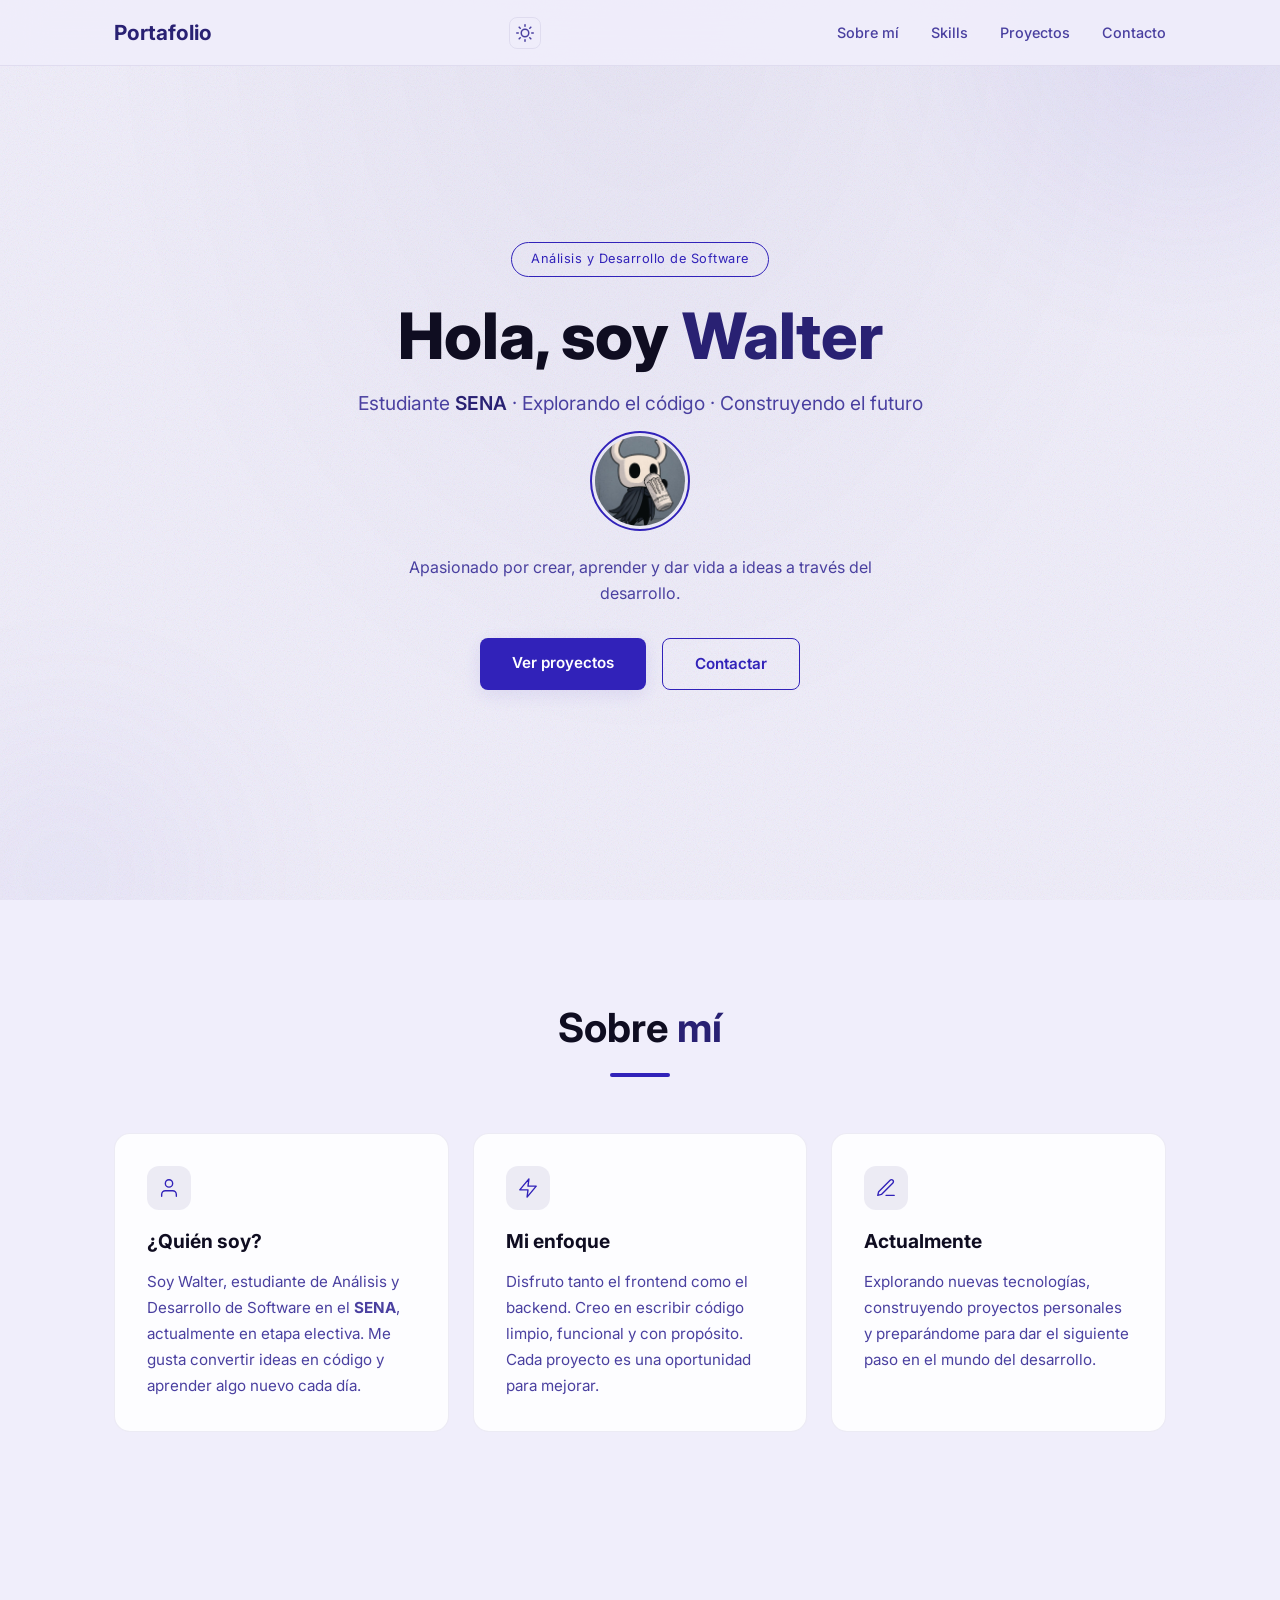
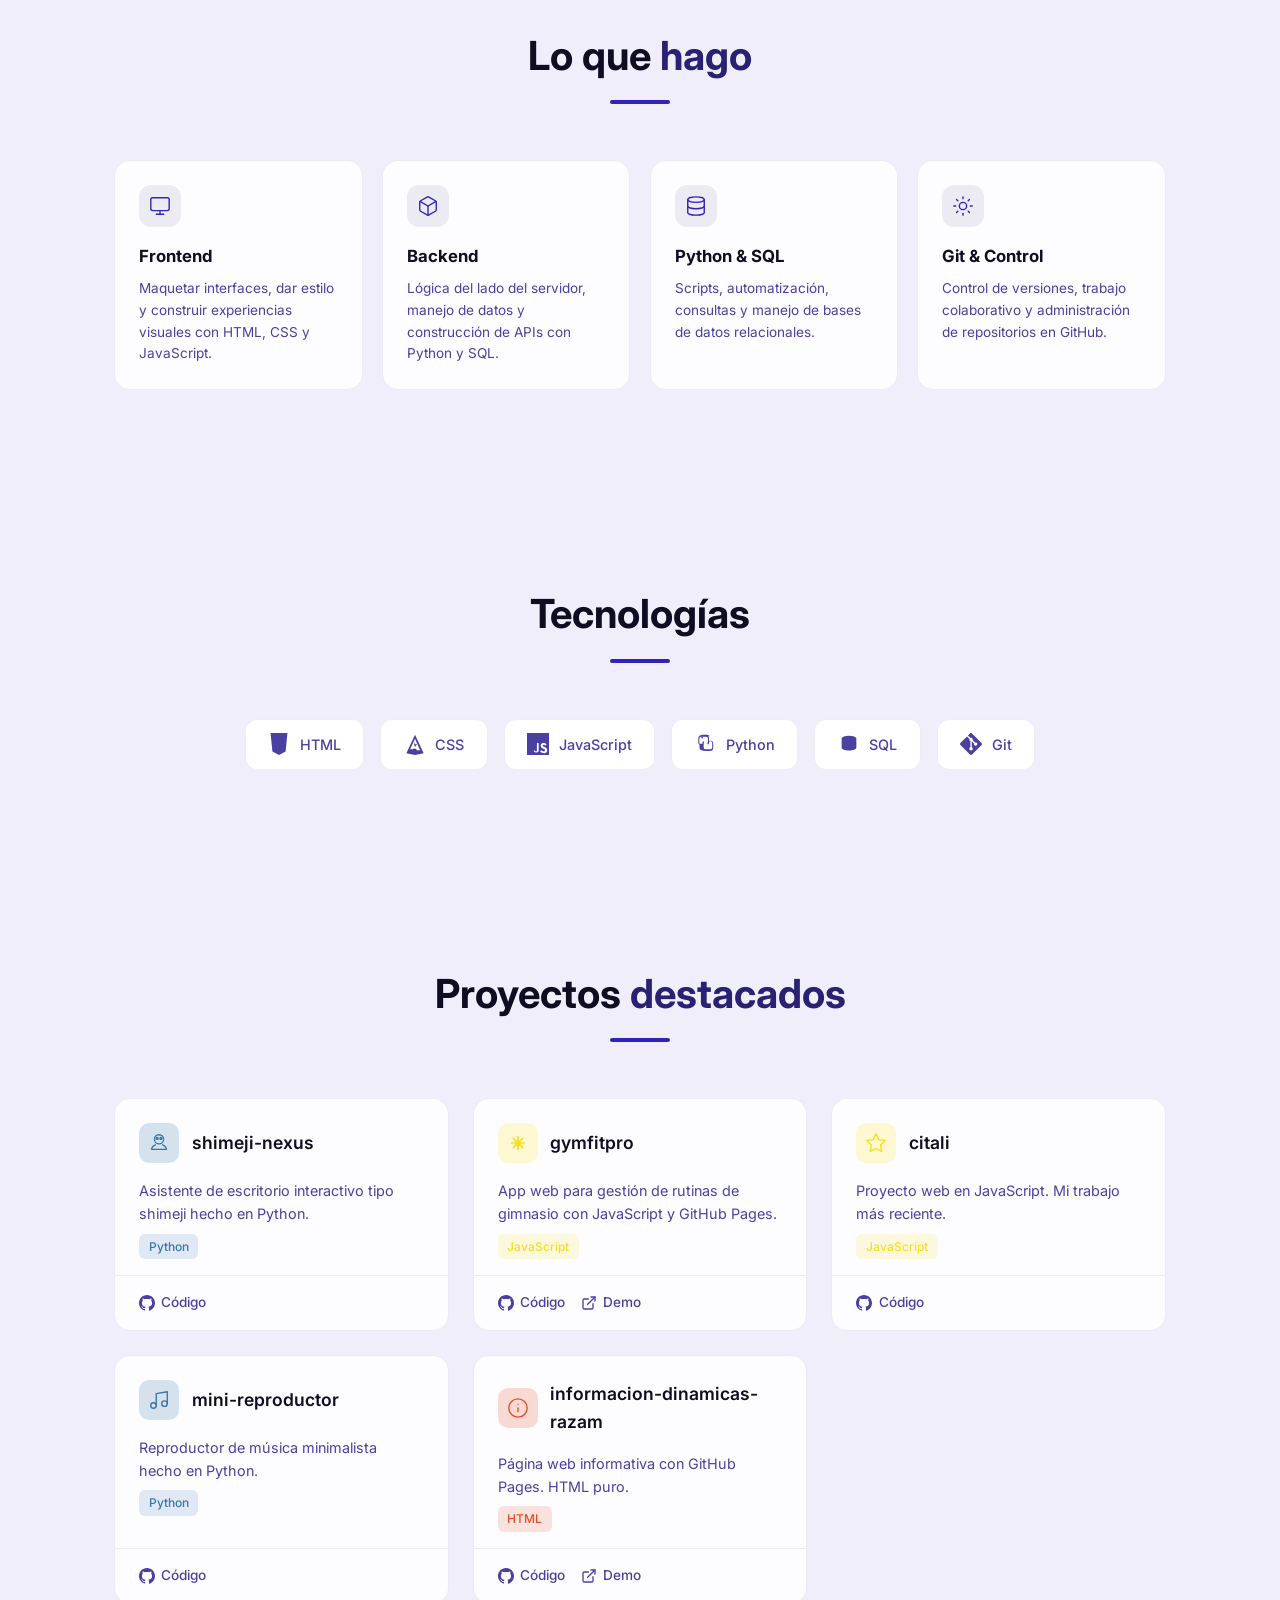
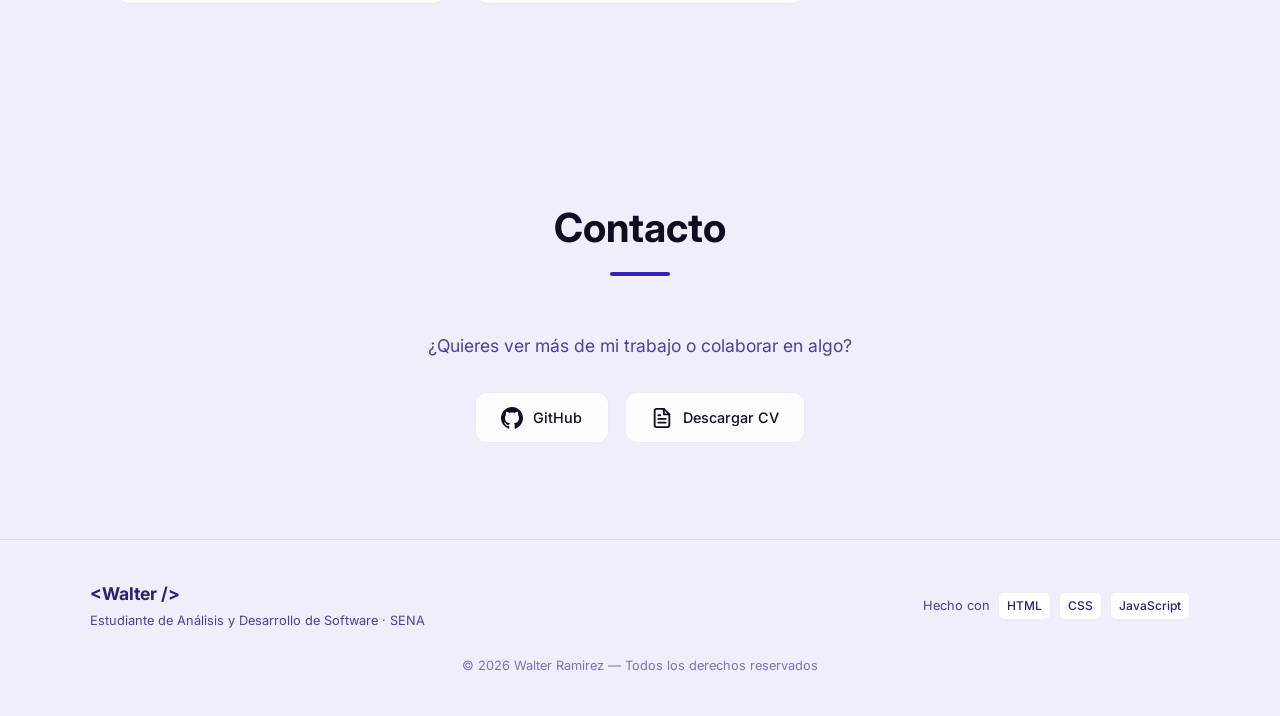
==== index.html @ 3121a951 "Portafolio personal v1" ====
<!DOCTYPE html>
<html lang="es">
<head>
  <meta charset="UTF-8">
  <meta name="viewport" content="width=device-width, initial-scale=1.0">
  <title>Walter | Portafolio</title>
  <link rel="icon" type="image/svg+xml" href="favicon.svg">
  <link rel="stylesheet" href="styles.css">
  <link rel="preconnect" href="https://fonts.googleapis.com">
  <link href="https://fonts.googleapis.com/css2?family=Inter:wght@300;400;500;600;700;800&family=Noto+Sans+JP:wght@400;500;700&display=swap" rel="stylesheet">
</head>
<body>
  <div class="particles" id="particles"></div>

  <nav class="navbar">
    <div class="nav-content">
      <a href="#" class="nav-logo">Portafolio</a>
      <button class="theme-toggle" id="themeToggle" aria-label="Cambiar tema">
        <svg class="theme-icon sun" viewBox="0 0 24 24" fill="none" stroke="currentColor" stroke-width="2" stroke-linecap="round" stroke-linejoin="round"><circle cx="12" cy="12" r="5"/><line x1="12" y1="1" x2="12" y2="3"/><line x1="12" y1="21" x2="12" y2="23"/><line x1="4.22" y1="4.22" x2="5.64" y2="5.64"/><line x1="18.36" y1="18.36" x2="19.78" y2="19.78"/><line x1="1" y1="12" x2="3" y2="12"/><line x1="21" y1="12" x2="23" y2="12"/><line x1="4.22" y1="19.78" x2="5.64" y2="18.36"/><line x1="18.36" y1="5.64" x2="19.78" y2="4.22"/></svg>
        <svg class="theme-icon moon" viewBox="0 0 24 24" fill="none" stroke="currentColor" stroke-width="2" stroke-linecap="round" stroke-linejoin="round"><path d="M21 12.79A9 9 0 1 1 11.21 3 7 7 0 0 0 21 12.79z"/></svg>
      </button>
      <ul class="nav-links">
        <li><a href="#about">Sobre mí</a></li>
        <li><a href="#skills">Skills</a></li>
        <li><a href="#projects">Proyectos</a></li>
        <li><a href="#contact">Contacto</a></li>
      </ul>
      <button class="nav-toggle" id="navToggle" aria-label="Menú">
        <span></span><span></span><span></span>
      </button>
    </div>
  </nav>

  <section class="hero" id="hero">
    <div class="hero-content">
      <div class="hero-badge">Análisis y Desarrollo de Software</div>
      <h1 class="hero-title">
        Hola, soy <span class="gradient-text">Walter</span>
      </h1>
      <p class="hero-subtitle">
        Estudiante <span class="highlight">SENA</span> · Explorando el código ·
        Construyendo el futuro
      </p>
      <div class="hero-avatar">
        <div class="avatar-frame">
          <img src="avatar.jpg" alt="Walter" class="avatar-img">
        </div>
      </div>
      <p class="hero-desc">
        Apasionado por crear, aprender y dar vida a ideas a través del desarrollo.
      </p>
      <div class="hero-actions">
        <a href="#projects" class="btn btn-primary">Ver proyectos</a>
        <a href="#contact" class="btn btn-outline">Contactar</a>
      </div>
    </div>
    <div class="hero-decoration">
      <div class="floating-shape shape-1"></div>
      <div class="floating-shape shape-2"></div>
      <div class="floating-shape shape-3"></div>
    </div>
  </section>

  <section class="about section" id="about">
    <div class="container">
      <h2 class="section-title">Sobre <span class="gradient-text">mí</span></h2>
      <div class="about-grid">
        <div class="about-card">
          <div class="about-icon">
            <svg viewBox="0 0 24 24" fill="none" stroke="currentColor" stroke-width="1.5" stroke-linecap="round" stroke-linejoin="round"><path d="M20 21v-2a4 4 0 0 0-4-4H8a4 4 0 0 0-4 4v2"/><circle cx="12" cy="7" r="4"/></svg>
          </div>
          <h3>¿Quién soy?</h3>
          <p>
            Soy Walter, estudiante de Análisis y Desarrollo de Software en el
            <strong>SENA</strong>, actualmente en etapa electiva. Me gusta
            convertir ideas en código y aprender algo nuevo cada día.
          </p>
        </div>
        <div class="about-card">
          <div class="about-icon">
            <svg viewBox="0 0 24 24" fill="none" stroke="currentColor" stroke-width="1.5" stroke-linecap="round" stroke-linejoin="round"><polygon points="13 2 3 14 12 14 11 22 21 10 12 10 13 2"/></svg>
          </div>
          <h3>Mi enfoque</h3>
          <p>
            Disfruto tanto el frontend como el backend. Creo en escribir código
            limpio, funcional y con propósito. Cada proyecto es una oportunidad
            para mejorar.
          </p>
        </div>
        <div class="about-card">
          <div class="about-icon">
            <svg viewBox="0 0 24 24" fill="none" stroke="currentColor" stroke-width="1.5" stroke-linecap="round" stroke-linejoin="round"><path d="M12 20h9"/><path d="M16.5 3.5a2.121 2.121 0 0 1 3 3L7 19l-4 1 1-4L16.5 3.5z"/></svg>
          </div>
          <h3>Actualmente</h3>
          <p>
            Explorando nuevas tecnologías, construyendo proyectos personales y
            preparándome para dar el siguiente paso en el mundo del desarrollo.
          </p>
        </div>
      </div>
    </div>
  </section>

  <section class="focus section" id="focus">
    <div class="container">
      <h2 class="section-title">Lo que <span class="gradient-text">hago</span></h2>
      <div class="focus-grid">
        <div class="focus-card">
          <div class="focus-icon">
            <svg viewBox="0 0 24 24" fill="none" stroke="currentColor" stroke-width="1.5" stroke-linecap="round" stroke-linejoin="round"><rect x="2" y="3" width="20" height="14" rx="2"/><line x1="8" y1="21" x2="16" y2="21"/><line x1="12" y1="17" x2="12" y2="21"/></svg>
          </div>
          <h3>Frontend</h3>
          <p>Maquetar interfaces, dar estilo y construir experiencias visuales con HTML, CSS y JavaScript.</p>
        </div>
        <div class="focus-card">
          <div class="focus-icon">
            <svg viewBox="0 0 24 24" fill="none" stroke="currentColor" stroke-width="1.5" stroke-linecap="round" stroke-linejoin="round"><path d="M21 16V8a2 2 0 0 0-1-1.73l-7-4a2 2 0 0 0-2 0l-7 4A2 2 0 0 0 3 8v8a2 2 0 0 0 1 1.73l7 4a2 2 0 0 0 2 0l7-4A2 2 0 0 0 21 16z"/><polyline points="3.27 6.96 12 12.01 20.73 6.96"/><line x1="12" y1="22.08" x2="12" y2="12"/></svg>
          </div>
          <h3>Backend</h3>
          <p>Lógica del lado del servidor, manejo de datos y construcción de APIs con Python y SQL.</p>
        </div>
        <div class="focus-card">
          <div class="focus-icon">
            <svg viewBox="0 0 24 24" fill="none" stroke="currentColor" stroke-width="1.5" stroke-linecap="round" stroke-linejoin="round"><ellipse cx="12" cy="5" rx="9" ry="3"/><path d="M21 12c0 1.66-4 3-9 3s-9-1.34-9-3"/><path d="M3 5v14c0 1.66 4 3 9 3s9-1.34 9-3V5"/></svg>
          </div>
          <h3>Python & SQL</h3>
          <p>Scripts, automatización, consultas y manejo de bases de datos relacionales.</p>
        </div>
        <div class="focus-card">
          <div class="focus-icon">
            <svg viewBox="0 0 24 24" fill="none" stroke="currentColor" stroke-width="1.5" stroke-linecap="round" stroke-linejoin="round"><circle cx="12" cy="12" r="4"/><path d="M12 2v2"/><path d="M12 20v2"/><path d="M4.93 4.93l1.41 1.41"/><path d="M17.66 17.66l1.41 1.41"/><path d="M2 12h2"/><path d="M20 12h2"/><path d="M6.34 17.66l-1.41 1.41"/><path d="M19.07 4.93l-1.41 1.41"/></svg>
          </div>
          <h3>Git & Control</h3>
          <p>Control de versiones, trabajo colaborativo y administración de repositorios en GitHub.</p>
        </div>
      </div>
    </div>
  </section>



  <section class="skills section" id="skills">
    <div class="container">
      <h2 class="section-title">Tecnologías</h2>
      <div class="skills-grid" id="skillsGrid"></div>
    </div>
  </section>

  <section class="projects section" id="projects">
    <div class="container">
      <h2 class="section-title">Proyectos <span class="gradient-text">destacados</span></h2>
      <div class="projects-grid" id="projectsGrid"></div>
    </div>
  </section>

  <section class="contact section" id="contact">
    <div class="container">
      <h2 class="section-title">Contacto</h2>
      <div class="contact-content">
        <p class="contact-text">
          ¿Quieres ver más de mi trabajo o colaborar en algo?
        </p>
        <div class="contact-links">
          <a href="https://github.com/torquitos" target="_blank" rel="noopener" class="contact-link">
            <svg class="contact-icon" viewBox="0 0 24 24" fill="currentColor">
              <path d="M12 0C5.37 0 0 5.37 0 12c0 5.3 3.438 9.8 8.205 11.385.6.113.82-.258.82-.577 0-.285-.01-1.04-.015-2.04-3.338.724-4.042-1.61-4.042-1.61C4.422 18.07 3.633 17.7 3.633 17.7c-1.087-.744.084-.729.084-.729 1.205.084 1.838 1.236 1.838 1.236 1.07 1.835 2.809 1.305 3.495.998.108-.776.417-1.305.76-1.605-2.665-.3-5.466-1.332-5.466-5.93 0-1.31.465-2.38 1.235-3.22-.135-.303-.54-1.523.105-3.176 0 0 1.005-.322 3.3 1.23.96-.267 1.98-.399 3-.405 1.02.006 2.04.138 3 .405 2.28-1.552 3.285-1.23 3.285-1.23.645 1.653.24 2.873.12 3.176.765.84 1.23 1.91 1.23 3.22 0 4.61-2.805 5.625-5.475 5.92.42.36.81 1.096.81 2.22 0 1.606-.015 2.896-.015 3.286 0 .315.21.69.825.57C20.565 21.795 24 17.295 24 12 24 5.37 18.63 0 12 0z"/>
            </svg>
            <span>GitHub</span>
          </a>
          <a href="cv.pdf" download class="contact-link">
            <svg class="contact-icon" viewBox="0 0 24 24" fill="none" stroke="currentColor" stroke-width="2" stroke-linecap="round" stroke-linejoin="round">
              <path d="M14 2H6a2 2 0 0 0-2 2v16a2 2 0 0 0 2 2h12a2 2 0 0 0 2-2V8z"/>
              <polyline points="14 2 14 8 20 8"/>
              <line x1="16" y1="13" x2="8" y2="13"/>
              <line x1="16" y1="17" x2="8" y2="17"/>
              <polyline points="10 9 9 9 8 9"/>
            </svg>
            <span>Descargar CV</span>
          </a>
        </div>
      </div>
    </div>
  </section>

  <button class="scroll-top" id="scrollTop" aria-label="Volver arriba">
    <svg viewBox="0 0 24 24" fill="none" stroke="currentColor" stroke-width="2.5" stroke-linecap="round" stroke-linejoin="round">
      <polyline points="18 15 12 9 6 15"/>
    </svg>
  </button>

  <footer class="footer">
    <div class="footer-content">
      <div class="footer-info">
        <span class="footer-logo">&lt;Walter /&gt;</span>
        <p class="footer-desc">Estudiante de Análisis y Desarrollo de Software · SENA</p>
      </div>
      <div class="footer-tech">
        <span>Hecho con</span>
        <span class="footer-badge">HTML</span>
        <span class="footer-badge">CSS</span>
        <span class="footer-badge">JavaScript</span>
      </div>
    </div>
    <p class="footer-copy">&copy; 2026 Walter Ramirez — Todos los derechos reservados</p>
  </footer>

  <script src="script.js"></script>
</body>
</html>
---- styles.css ----
:root {
  --bg-primary: #030307;
  --bg-secondary: #0a0a1a;
  --bg-card: rgba(10, 10, 26, 0.7);
  --text-primary: #eeedf8;
  --text-secondary: #a19ae5;
  --primary: #a19ae5;
  --secondary: #251a89;
  --accent: #5646e7;
  --purple-glow: rgba(86, 70, 231, 0.25);
  --border-color: rgba(161, 154, 229, 0.12);
  --font-main: 'Inter', sans-serif;
  --font-jp: 'Noto Sans JP', sans-serif;
}

[data-theme="light"] {
  --bg-primary: #f0eefb;
  --bg-secondary: #e6e2f7;
  --bg-card: rgba(255, 255, 255, 0.85);
  --text-primary: #0f0d21;
  --text-secondary: #4a40a0;
  --primary: #292173;
  --secondary: #8076e0;
  --accent: #3122b9;
  --purple-glow: rgba(49, 34, 185, 0.1);
  --border-color: rgba(41, 33, 115, 0.08);
}

[data-theme="light"] .btn-primary {
  color: #fff;
}

[data-theme="light"] .hero-badge {
  border-color: var(--accent);
  color: var(--accent);
}

[data-theme="light"] .skill-item {
  background: #fff;
}

[data-theme="light"] .navbar {
  background: rgba(240, 238, 251, 0.9);
}

[data-theme="light"] .particle {
  background: var(--accent);
}

[data-theme="light"] .btn-outline {
  border-color: var(--accent);
  color: var(--accent);
}

[data-theme="light"] .btn-outline:hover {
  background: rgba(49, 34, 185, 0.06);
}

[data-theme="light"] .footer {
  border-top-color: var(--border-color);
}

[data-theme="light"] .footer-badge {
  background: #fff;
  border-color: var(--border-color);
  color: var(--primary);
}

[data-theme="light"] .about-icon,
[data-theme="light"] .focus-icon {
  background: rgba(41, 33, 115, 0.08);
}

[data-theme="light"] .about-icon svg,
[data-theme="light"] .focus-icon svg {
  color: var(--accent);
}

[data-theme="light"] body::before {
  opacity: 0.15;
  mix-blend-mode: normal;
}

[data-theme="light"] .hero-decoration .floating-shape {
  opacity: 0.08;
}

[data-theme="light"] .hero {
  background: radial-gradient(ellipse at 50% 0%, rgba(41, 33, 115, 0.04) 0%, transparent 60%);
}

* {
  margin: 0;
  padding: 0;
  box-sizing: border-box;
}

html {
  scroll-behavior: smooth;
}

body {
  font-family: var(--font-main);
  background: var(--bg-primary);
  color: var(--text-primary);
  line-height: 1.6;
  overflow-x: hidden;
}

body::before {
  content: '';
  position: fixed;
  inset: 0;
  opacity: 0.35;
  background-image: url("data:image/svg+xml,%3Csvg viewBox='0 0 256 256' xmlns='http://www.w3.org/2000/svg'%3E%3Cfilter id='n'%3E%3CfeTurbulence type='fractalNoise' baseFrequency='0.85' numOctaves='4' stitchTiles='stitch'/%3E%3C/filter%3E%3Crect width='100%25' height='100%25' filter='url(%23n)'/%3E%3C/svg%3E");
  background-repeat: repeat;
  background-size: 200px 200px;
  pointer-events: none;
  z-index: 0;
  mix-blend-mode: overlay;
}

::selection {
  background: var(--primary);
  color: #fff;
}

.container {
  max-width: 1100px;
  margin: 0 auto;
  padding: 0 1.5rem;
}

.section {
  padding: 6rem 0;
  position: relative;
}

.section-title {
  font-size: 2.5rem;
  font-weight: 700;
  text-align: center;
  margin-bottom: 3.5rem;
  position: relative;
}

.section-title::after {
  content: '';
  display: block;
  width: 60px;
  height: 4px;
  background: var(--accent);
  border-radius: 2px;
  margin: 0.8rem auto 0;
}

.gradient-text {
  color: var(--primary);
}

.highlight {
  color: var(--primary);
  font-weight: 600;
}

/* Particles */
.particles {
  position: fixed;
  top: 0;
  left: 0;
  width: 100%;
  height: 100%;
  pointer-events: none;
  z-index: 0;
  overflow: hidden;
}

.particle {
  position: absolute;
  width: 4px;
  height: 4px;
  background: var(--primary);
  border-radius: 50%;
  opacity: 0;
  animation: floatParticle linear infinite;
}

@keyframes floatParticle {
  0% { transform: translateY(100vh) scale(0); opacity: 0; }
  10% { opacity: 0.6; }
  90% { opacity: 0.6; }
  100% { transform: translateY(-10vh) scale(1); opacity: 0; }
}

/* Navbar */
.navbar {
  position: fixed;
  top: 0;
  left: 0;
  right: 0;
  z-index: 1000;
  background: rgba(10, 10, 26, 0.85);
  backdrop-filter: blur(20px);
  border-bottom: 1px solid var(--border-color);
  transition: transform 0.3s;
}

.navbar.hidden {
  transform: translateY(-100%);
}

.nav-content {
  max-width: 1100px;
  margin: 0 auto;
  padding: 1rem 1.5rem;
  display: flex;
  justify-content: space-between;
  align-items: center;
}

.nav-logo {
  font-size: 1.3rem;
  font-weight: 700;
  color: var(--primary);
  text-decoration: none;
}

.nav-links {
  display: flex;
  list-style: none;
  gap: 2rem;
}

.nav-links a {
  color: var(--text-secondary);
  text-decoration: none;
  font-size: 0.9rem;
  font-weight: 500;
  transition: color 0.3s;
  position: relative;
}

.nav-links a::after {
  content: '';
  position: absolute;
  bottom: -4px;
  left: 0;
  width: 0;
  height: 2px;
  background: var(--primary);
  transition: width 0.3s;
}

.nav-links a:hover {
  color: var(--text-primary);
}

.nav-links a:hover::after {
  width: 100%;
}

.theme-toggle {
  background: none;
  border: 1px solid var(--border-color);
  border-radius: 8px;
  padding: 6px;
  cursor: pointer;
  display: flex;
  align-items: center;
  justify-content: center;
  color: var(--text-secondary);
  transition: all 0.3s;
}

.theme-toggle:hover {
  color: var(--primary);
  border-color: var(--primary);
}

.theme-icon {
  width: 18px;
  height: 18px;
}

.theme-icon.sun {
  display: none;
}

[data-theme="light"] .theme-icon.sun {
  display: block;
}

[data-theme="light"] .theme-icon.moon {
  display: none;
}

.nav-toggle {
  display: none;
  background: none;
  border: none;
  cursor: pointer;
  padding: 4px;
}

.nav-toggle span {
  display: block;
  width: 24px;
  height: 2px;
  background: var(--text-primary);
  margin: 5px 0;
  transition: 0.3s;
  border-radius: 2px;
}

/* Hero */
.hero {
  min-height: 100vh;
  display: flex;
  align-items: center;
  justify-content: center;
  position: relative;
  padding: 6rem 1.5rem 4rem;
  overflow: hidden;
}

.hero-content {
  position: relative;
  z-index: 1;
  text-align: center;
  max-width: 700px;
}

.hero-badge {
  display: inline-block;
  padding: 0.4rem 1.2rem;
  border: 1px solid var(--primary);
  border-radius: 50px;
  font-size: 0.8rem;
  color: var(--primary);
  margin-bottom: 1.5rem;
  letter-spacing: 0.5px;
}

.hero-title {
  font-size: 4rem;
  font-weight: 800;
  line-height: 1.1;
  margin-bottom: 1rem;
}

.hero-subtitle {
  font-size: 1.2rem;
  color: var(--text-secondary);
  margin-bottom: 0.8rem;
}

.hero-avatar {
  margin-bottom: 1.5rem;
  display: flex;
  justify-content: center;
}

.avatar-frame {
  width: 100px;
  height: 100px;
  border-radius: 50%;
  padding: 3px;
  border: 2px solid var(--accent);
  animation: avatarPulse 3s ease-in-out infinite;
}

.avatar-img {
  width: 100%;
  height: 100%;
  border-radius: 50%;
  object-fit: cover;
  display: block;
}

@keyframes avatarPulse {
  0%, 100% { box-shadow: 0 0 20px var(--purple-glow); }
  50% { box-shadow: 0 0 40px var(--purple-glow), 0 0 60px rgba(86, 70, 231, 0.15); }
}

.hero-desc {
  color: var(--text-secondary);
  font-size: 1rem;
  margin-bottom: 2rem;
  max-width: 500px;
  margin-left: auto;
  margin-right: auto;
}

.hero-actions {
  display: flex;
  gap: 1rem;
  justify-content: center;
  flex-wrap: wrap;
}

.btn {
  padding: 0.8rem 2rem;
  border-radius: 8px;
  font-size: 0.95rem;
  font-weight: 600;
  text-decoration: none;
  transition: all 0.3s;
  cursor: pointer;
  border: none;
}

.btn-primary {
  background: var(--accent);
  color: #fff;
  box-shadow: 0 4px 20px var(--purple-glow);
}

.btn-primary:hover {
  transform: translateY(-2px);
  box-shadow: 0 6px 30px var(--purple-glow);
}

.btn-outline {
  border: 1px solid var(--primary);
  color: var(--primary);
  background: transparent;
}

.btn-outline:hover {
  background: rgba(139, 92, 246, 0.1);
  transform: translateY(-2px);
}

/* Floating shapes */
.hero-decoration {
  position: absolute;
  inset: 0;
  overflow: hidden;
  pointer-events: none;
}

.floating-shape {
  position: absolute;
  border-radius: 50%;
  filter: blur(100px);
  opacity: 0.15;
  animation: float 8s ease-in-out infinite;
}

.shape-1 {
  width: 350px;
  height: 350px;
  background: var(--accent);
  top: -150px;
  right: -80px;
  animation-delay: 0s;
}

.shape-2 {
  width: 250px;
  height: 250px;
  background: var(--secondary);
  bottom: -100px;
  left: -60px;
  animation-delay: -3s;
}

@keyframes float {
  0%, 100% { transform: translateY(0) scale(1); }
  50% { transform: translateY(-20px) scale(1.03); }
}

/* About */
.about-grid {
  display: grid;
  grid-template-columns: repeat(auto-fit, minmax(280px, 1fr));
  gap: 1.5rem;
}

.about-card {
  background: var(--bg-card);
  border: 1px solid var(--border-color);
  border-radius: 16px;
  padding: 2rem;
  backdrop-filter: blur(10px);
  transition: all 0.3s;
}

.about-card:hover {
  border-color: var(--primary);
  transform: translateY(-4px);
  box-shadow: 0 8px 30px var(--purple-glow);
}

.about-icon {
  width: 44px;
  height: 44px;
  border-radius: 12px;
  background: rgba(139, 92, 246, 0.1);
  display: flex;
  align-items: center;
  justify-content: center;
  margin-bottom: 1rem;
}

.about-icon svg {
  width: 22px;
  height: 22px;
  color: var(--primary);
}

.about-card h3 {
  font-size: 1.2rem;
  margin-bottom: 0.8rem;
  color: var(--text-primary);
}

.about-card p {
  color: var(--text-secondary);
  font-size: 0.95rem;
  line-height: 1.7;
}

/* Scroll animations */
.fade-in {
  opacity: 0;
  transform: translateY(30px);
  transition: opacity 0.6s ease, transform 0.6s ease;
}

.fade-in.visible {
  opacity: 1;
  transform: translateY(0);
}

.fade-in-left {
  opacity: 0;
  transform: translateX(-30px);
  transition: opacity 0.6s ease, transform 0.6s ease;
}

.fade-in-left.visible {
  opacity: 1;
  transform: translateX(0);
}

/* Scroll to top */
.scroll-top {
  position: fixed;
  bottom: 2rem;
  right: 2rem;
  width: 44px;
  height: 44px;
  border-radius: 50%;
  background: var(--accent);
  color: #fff;
  border: none;
  cursor: pointer;
  display: flex;
  align-items: center;
  justify-content: center;
  opacity: 0;
  visibility: hidden;
  transform: translateY(20px);
  transition: all 0.3s;
  box-shadow: 0 4px 20px var(--purple-glow);
  z-index: 100;
}

.scroll-top.show {
  opacity: 1;
  visibility: visible;
  transform: translateY(0);
}

.scroll-top:hover {
  transform: translateY(-3px);
  box-shadow: 0 6px 30px var(--purple-glow);
}

.scroll-top svg {
  width: 20px;
  height: 20px;
}

/* Focus / Lo que hago */
.focus-grid {
  display: grid;
  grid-template-columns: repeat(auto-fit, minmax(240px, 1fr));
  gap: 1.2rem;
}

.focus-card {
  background: var(--bg-card);
  border: 1px solid var(--border-color);
  border-radius: 16px;
  padding: 1.5rem;
  transition: all 0.3s;
}

.focus-card:hover {
  border-color: var(--primary);
  transform: translateY(-4px);
  box-shadow: 0 8px 30px var(--purple-glow);
}

.focus-icon {
  width: 42px;
  height: 42px;
  border-radius: 12px;
  background: rgba(139, 92, 246, 0.1);
  display: flex;
  align-items: center;
  justify-content: center;
  margin-bottom: 1rem;
}

.focus-icon svg {
  width: 22px;
  height: 22px;
  color: var(--primary);
}

.focus-card h3 {
  font-size: 1.05rem;
  margin-bottom: 0.5rem;
}

.focus-card p {
  color: var(--text-secondary);
  font-size: 0.85rem;
  line-height: 1.6;
}

/* Skills */
.skills-grid {
  display: flex;
  flex-wrap: wrap;
  justify-content: center;
  gap: 1rem;
}

.skill-item {
  display: flex;
  align-items: center;
  gap: 0.6rem;
  padding: 0.8rem 1.4rem;
  background: var(--bg-card);
  border: 1px solid var(--border-color);
  border-radius: 12px;
  font-size: 0.9rem;
  font-weight: 500;
  color: var(--text-secondary);
  transition: all 0.3s;
  cursor: default;
}

.skill-item:hover {
  border-color: var(--primary);
  color: var(--text-primary);
  transform: translateY(-2px);
  box-shadow: 0 4px 20px var(--purple-glow);
}

.skill-item .skill-icon {
  width: 22px;
  height: 22px;
  display: flex;
  align-items: center;
  justify-content: center;
  flex-shrink: 0;
}

.skill-item .skill-icon svg {
  width: 100%;
  height: 100%;
}

/* Projects */
.projects-grid {
  display: grid;
  grid-template-columns: repeat(auto-fill, minmax(320px, 1fr));
  gap: 1.5rem;
}

.project-card {
  background: var(--bg-card);
  border: 1px solid var(--border-color);
  border-radius: 16px;
  overflow: hidden;
  transition: all 0.3s;
  display: flex;
  flex-direction: column;
}

.project-card:hover {
  border-color: var(--primary);
  transform: translateY(-4px);
  box-shadow: 0 8px 30px var(--purple-glow);
}

.project-header {
  padding: 1.5rem 1.5rem 0.5rem;
  display: flex;
  align-items: center;
  gap: 0.8rem;
}

.project-icon {
  width: 40px;
  height: 40px;
  border-radius: 10px;
  display: flex;
  align-items: center;
  justify-content: center;
  flex-shrink: 0;
}

.project-icon svg {
  width: 22px;
  height: 22px;
}

.project-icon.python { background: rgba(55, 118, 171, 0.2); color: #3776AB; }
.project-icon.js { background: rgba(247, 223, 30, 0.2); color: #F7DF1E; }
.project-icon.html { background: rgba(227, 76, 38, 0.2); color: #E34C26; }
.project-icon.css { background: rgba(21, 114, 182, 0.2); color: #1572B6; }
.project-icon.sql { background: rgba(0, 104, 120, 0.2); color: #006878; }

.project-name {
  font-size: 1.1rem;
  font-weight: 600;
}

.project-name-link {
  text-decoration: none;
  color: inherit;
  transition: color 0.3s;
}

.project-name-link:hover .project-name {
  color: var(--primary);
}

.project-body {
  padding: 0.5rem 1.5rem 1rem;
  flex: 1;
}

.project-desc {
  color: var(--text-secondary);
  font-size: 0.9rem;
  line-height: 1.6;
}

.project-lang {
  display: inline-block;
  padding: 0.2rem 0.6rem;
  border-radius: 6px;
  font-size: 0.75rem;
  font-weight: 500;
  margin-top: 0.5rem;
}

.project-lang.python { background: rgba(55, 118, 171, 0.15); color: #3776AB; }
.project-lang.js { background: rgba(247, 223, 30, 0.15); color: #F7DF1E; }
.project-lang.html { background: rgba(227, 76, 38, 0.15); color: #E34C26; }
.project-lang.css { background: rgba(21, 114, 182, 0.15); color: #1572B6; }

.project-footer {
  padding: 1rem 1.5rem;
  border-top: 1px solid var(--border-color);
  display: flex;
  gap: 1rem;
}

.project-link {
  color: var(--text-secondary);
  text-decoration: none;
  font-size: 0.85rem;
  font-weight: 500;
  display: flex;
  align-items: center;
  gap: 0.4rem;
  transition: color 0.3s;
}

.project-link:hover {
  color: var(--primary);
}

.project-link svg {
  width: 16px;
  height: 16px;
}

/* Contact */
.contact-content {
  text-align: center;
  max-width: 500px;
  margin: 0 auto;
}

.contact-text {
  color: var(--text-secondary);
  font-size: 1.1rem;
  margin-bottom: 2rem;
}

.contact-links {
  display: flex;
  justify-content: center;
  flex-wrap: wrap;
  gap: 1rem;
}

.contact-link {
  display: inline-flex;
  align-items: center;
  gap: 0.6rem;
  padding: 0.8rem 1.6rem;
  background: var(--bg-card);
  border: 1px solid var(--border-color);
  border-radius: 12px;
  color: var(--text-primary);
  text-decoration: none;
  font-size: 0.9rem;
  font-weight: 500;
  transition: all 0.3s;
}

.contact-link:hover {
  border-color: var(--primary);
  transform: translateY(-2px);
  box-shadow: 0 4px 20px var(--purple-glow);
}

.contact-icon {
  width: 22px;
  height: 22px;
}

/* Footer */
.footer {
  padding: 2.5rem 1.5rem;
  border-top: 1px solid var(--border-color);
  color: var(--text-secondary);
  font-size: 0.9rem;
}

.footer-content {
  max-width: 1100px;
  margin: 0 auto;
  display: flex;
  justify-content: space-between;
  align-items: center;
  flex-wrap: wrap;
  gap: 1rem;
}

.footer-logo {
  font-size: 1.1rem;
  font-weight: 700;
  color: var(--primary);
}

.footer-desc {
  font-size: 0.8rem;
  margin-top: 0.2rem;
}

.footer-tech {
  display: flex;
  align-items: center;
  gap: 0.5rem;
  font-size: 0.8rem;
}

.footer-badge {
  padding: 0.2rem 0.5rem;
  border-radius: 6px;
  background: var(--bg-card);
  border: 1px solid var(--border-color);
  font-size: 0.75rem;
  font-weight: 500;
  color: var(--primary);
}

.footer-copy {
  text-align: center;
  margin-top: 1.5rem;
  font-size: 0.8rem;
  opacity: 0.7;
}

@media (max-width: 600px) {
  .footer-content {
    flex-direction: column;
    text-align: center;
  }
}

/* Responsive */
@media (max-width: 768px) {
  .hero-title {
    font-size: 2.8rem;
  }

  .hero-subtitle {
    font-size: 1rem;
  }

  .section-title {
    font-size: 2rem;
  }

  .nav-links {
    position: fixed;
    top: 0;
    right: -100%;
    width: 250px;
    height: 100vh;
    background: rgba(10, 10, 26, 0.98);
    backdrop-filter: blur(20px);
    flex-direction: column;
    justify-content: center;
    align-items: center;
    gap: 2rem;
    transition: right 0.3s;
    border-left: 1px solid var(--border-color);
  }

  .nav-links.active {
    right: 0;
  }

  .nav-toggle {
    display: block;
    z-index: 10;
  }

  .nav-toggle.active span:nth-child(1) {
    transform: rotate(45deg) translate(5px, 5px);
  }

  .nav-toggle.active span:nth-child(2) {
    opacity: 0;
  }

  .nav-toggle.active span:nth-child(3) {
    transform: rotate(-45deg) translate(5px, -5px);
  }

  .projects-grid {
    grid-template-columns: 1fr;
  }

  .about-grid {
    grid-template-columns: 1fr;
  }
}

@media (max-width: 480px) {
  .hero-title {
    font-size: 2.2rem;
  }

  .section {
    padding: 4rem 0;
  }

  .btn {
    padding: 0.7rem 1.5rem;
    font-size: 0.85rem;
  }
}
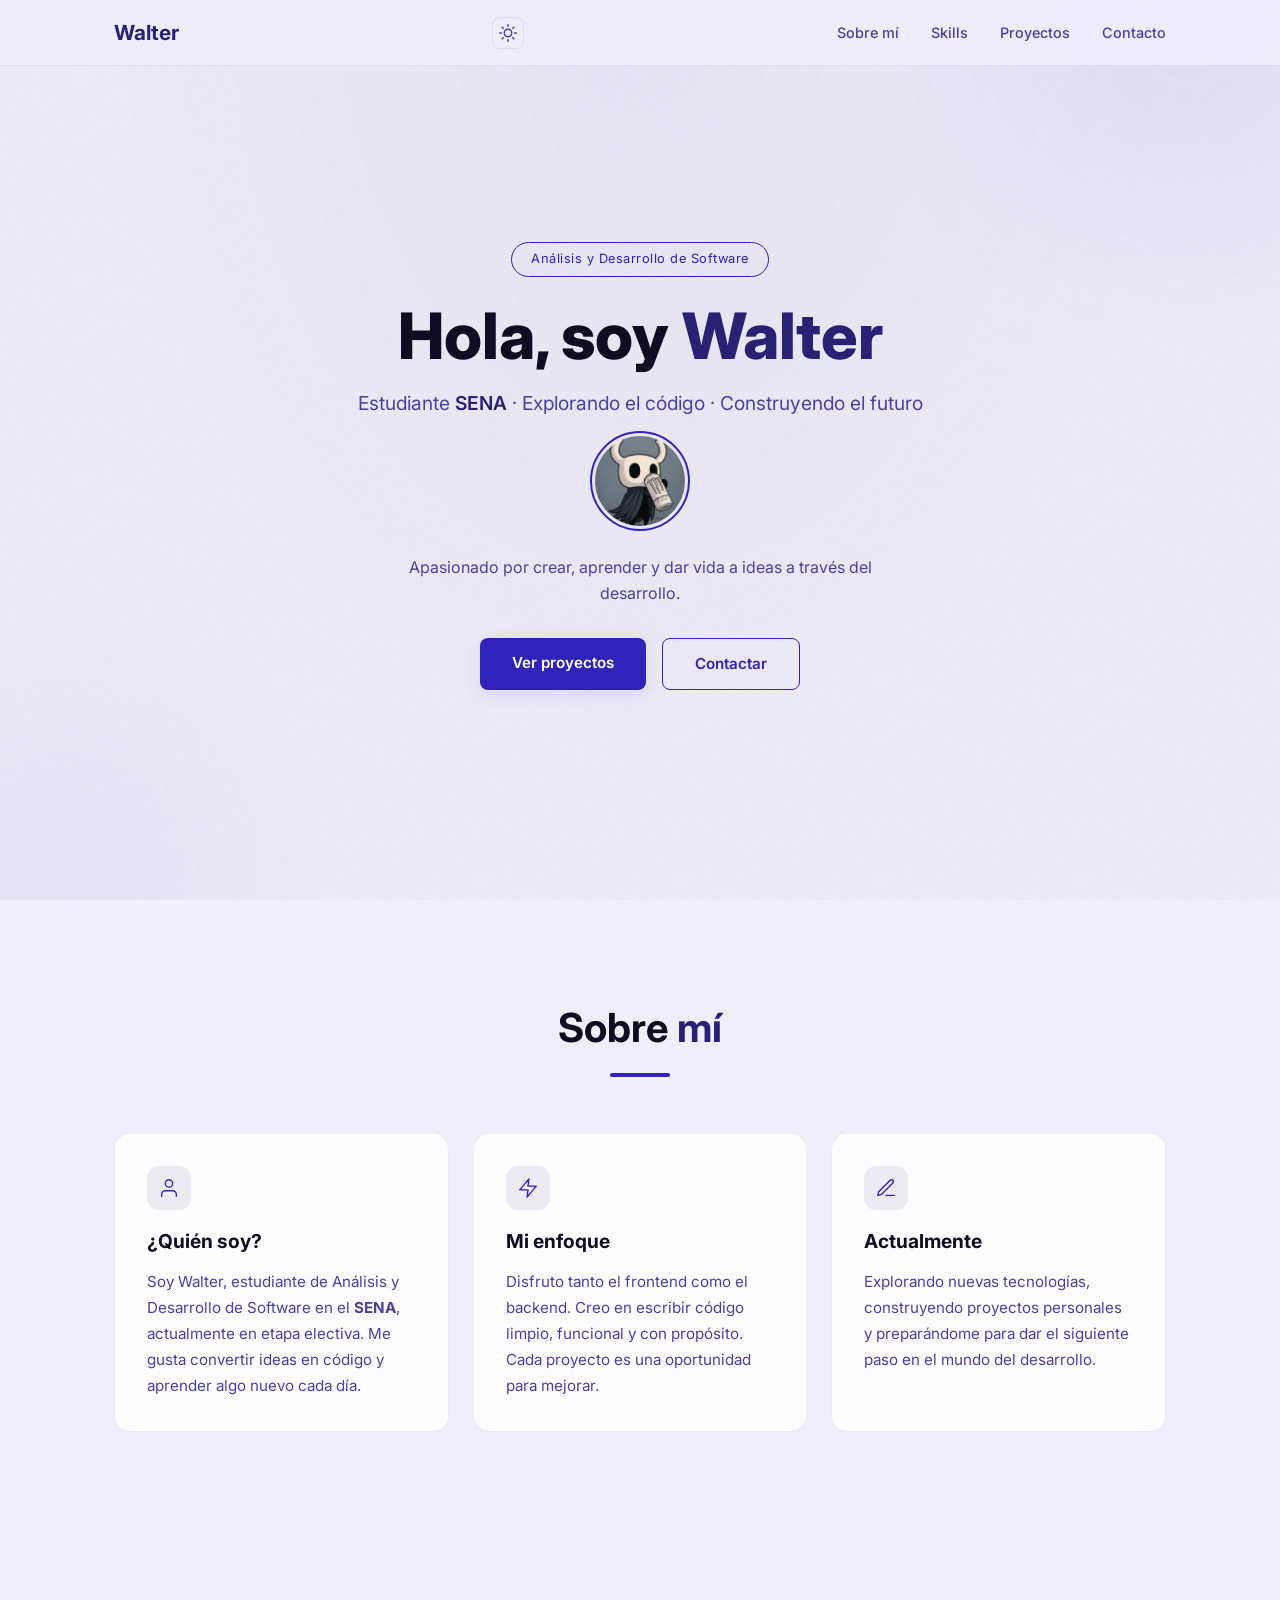
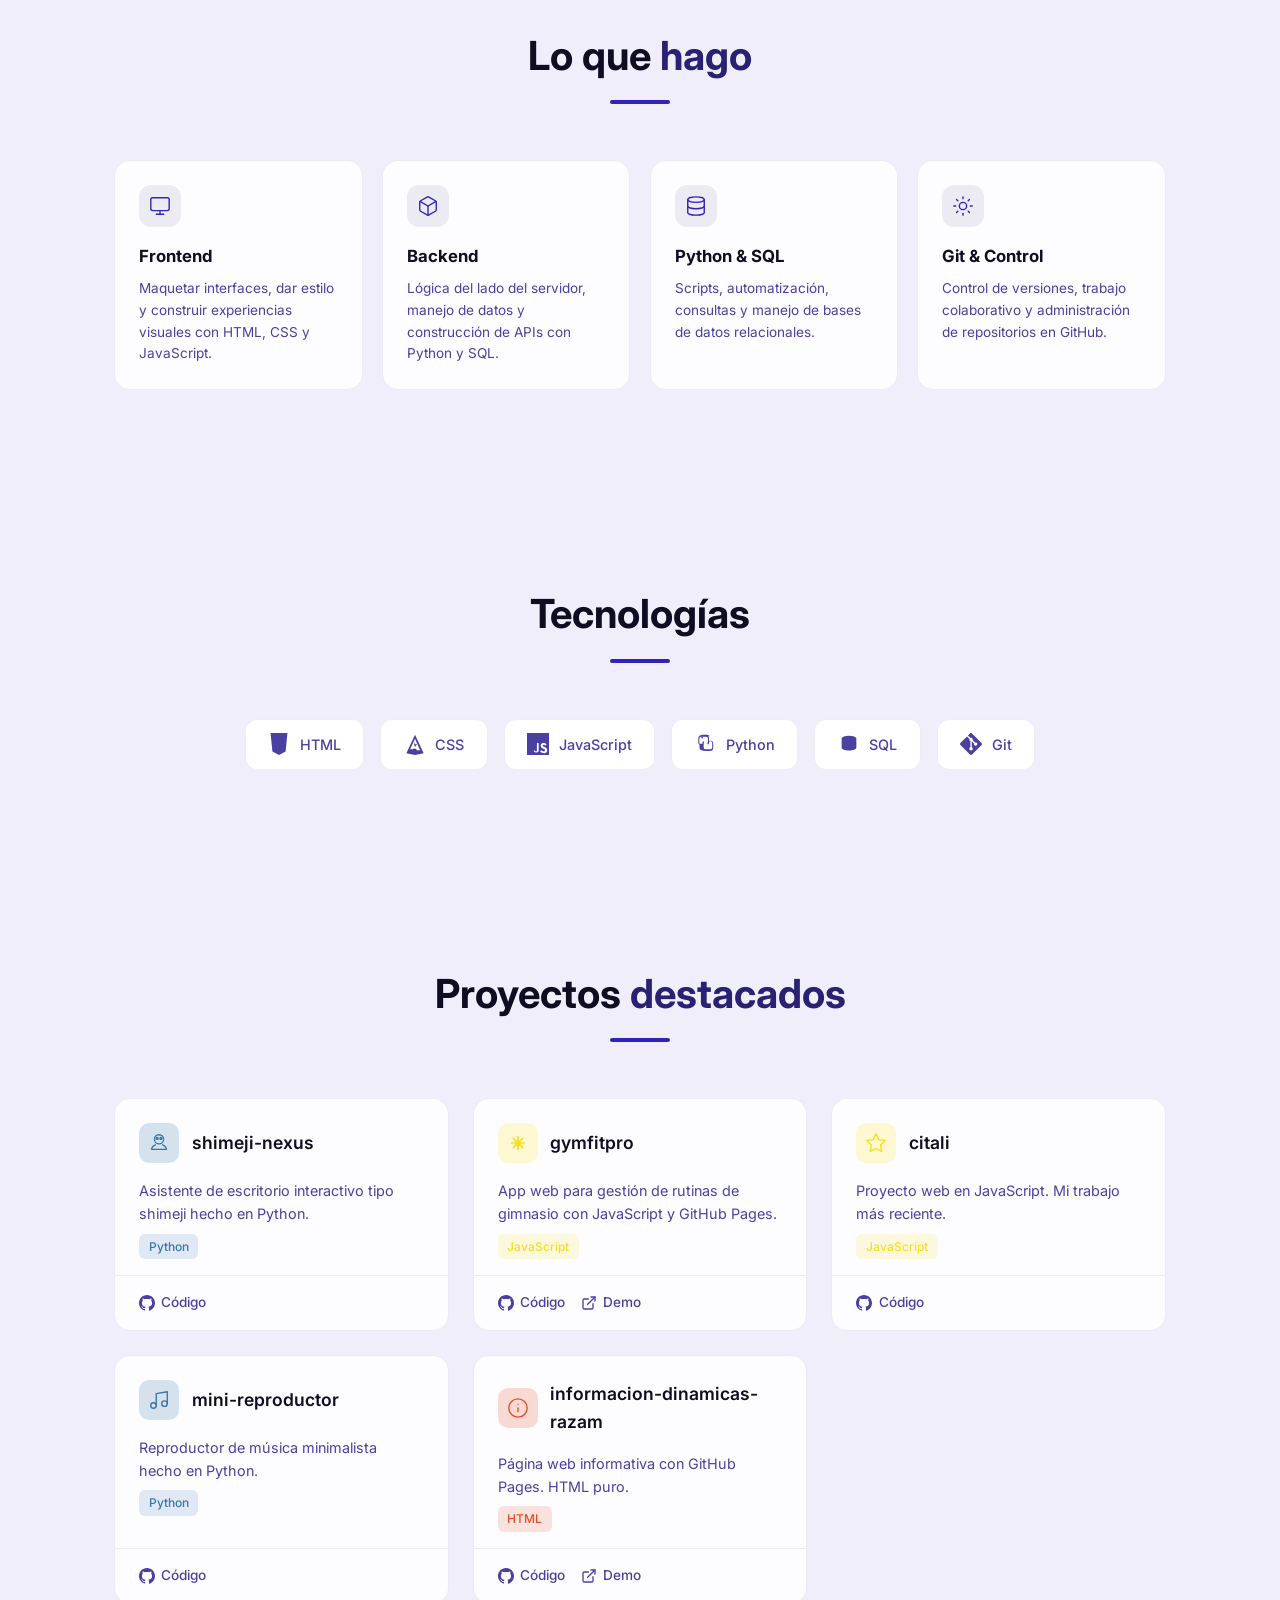
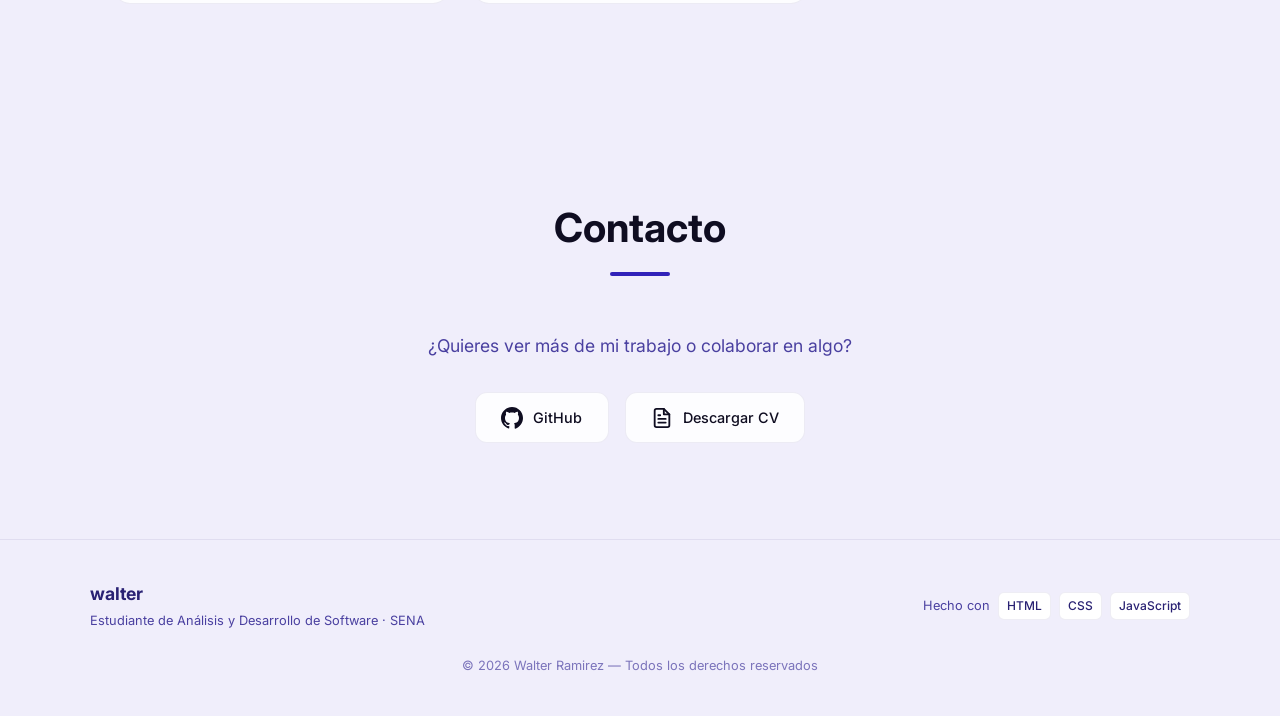
==== commit c86436bb: "Cambiar nav-logo a Walter" ====
--- a/index.html
+++ b/index.html
@@ -14,7 +14,7 @@
 
   <nav class="navbar">
     <div class="nav-content">
-      <a href="#" class="nav-logo">Portafolio</a>
+      <a href="#" class="nav-logo">Walter</a>
       <button class="theme-toggle" id="themeToggle" aria-label="Cambiar tema">
         <svg class="theme-icon sun" viewBox="0 0 24 24" fill="none" stroke="currentColor" stroke-width="2" stroke-linecap="round" stroke-linejoin="round"><circle cx="12" cy="12" r="5"/><line x1="12" y1="1" x2="12" y2="3"/><line x1="12" y1="21" x2="12" y2="23"/><line x1="4.22" y1="4.22" x2="5.64" y2="5.64"/><line x1="18.36" y1="18.36" x2="19.78" y2="19.78"/><line x1="1" y1="12" x2="3" y2="12"/><line x1="21" y1="12" x2="23" y2="12"/><line x1="4.22" y1="19.78" x2="5.64" y2="18.36"/><line x1="18.36" y1="5.64" x2="19.78" y2="4.22"/></svg>
         <svg class="theme-icon moon" viewBox="0 0 24 24" fill="none" stroke="currentColor" stroke-width="2" stroke-linecap="round" stroke-linejoin="round"><path d="M21 12.79A9 9 0 1 1 11.21 3 7 7 0 0 0 21 12.79z"/></svg>
@@ -191,7 +191,7 @@
   <footer class="footer">
     <div class="footer-content">
       <div class="footer-info">
-        <span class="footer-logo">&lt;Walter /&gt;</span>
+        <span class="footer-logo">walter</span>
         <p class="footer-desc">Estudiante de Análisis y Desarrollo de Software · SENA</p>
       </div>
       <div class="footer-tech">
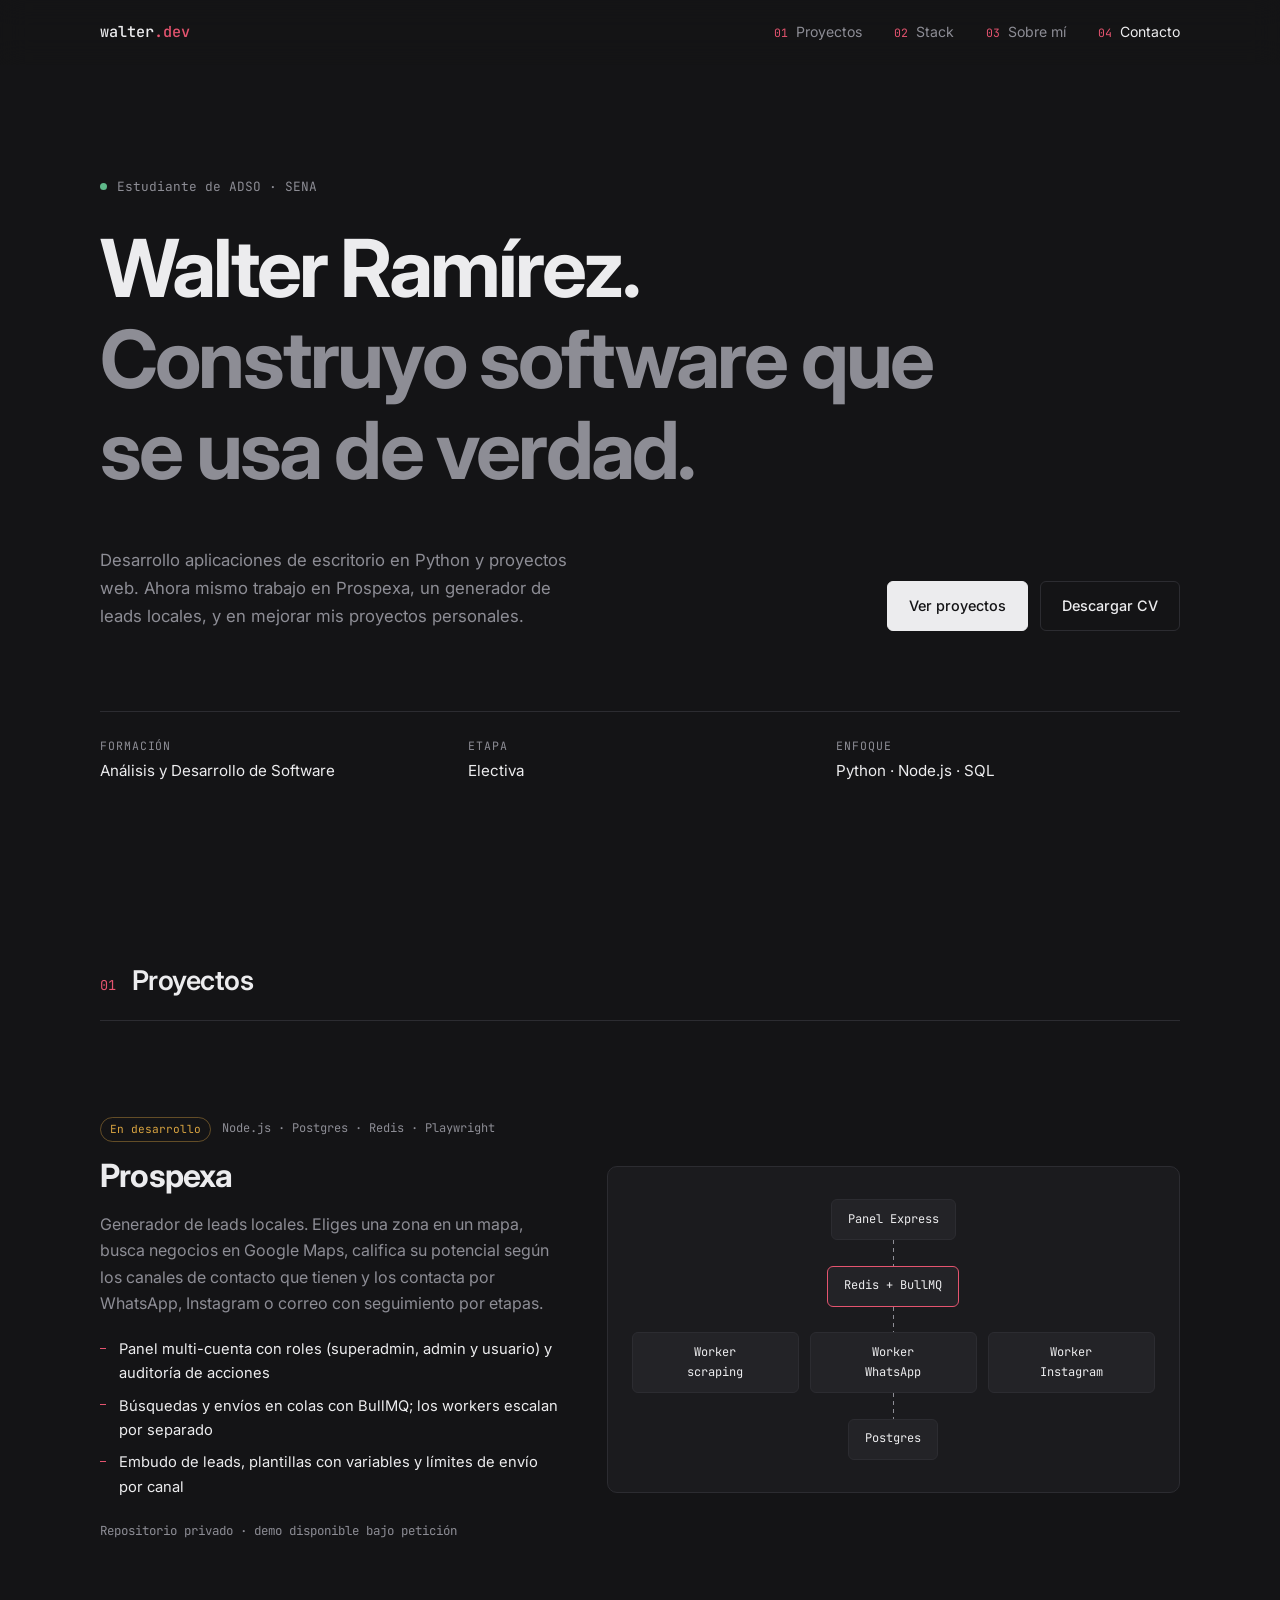
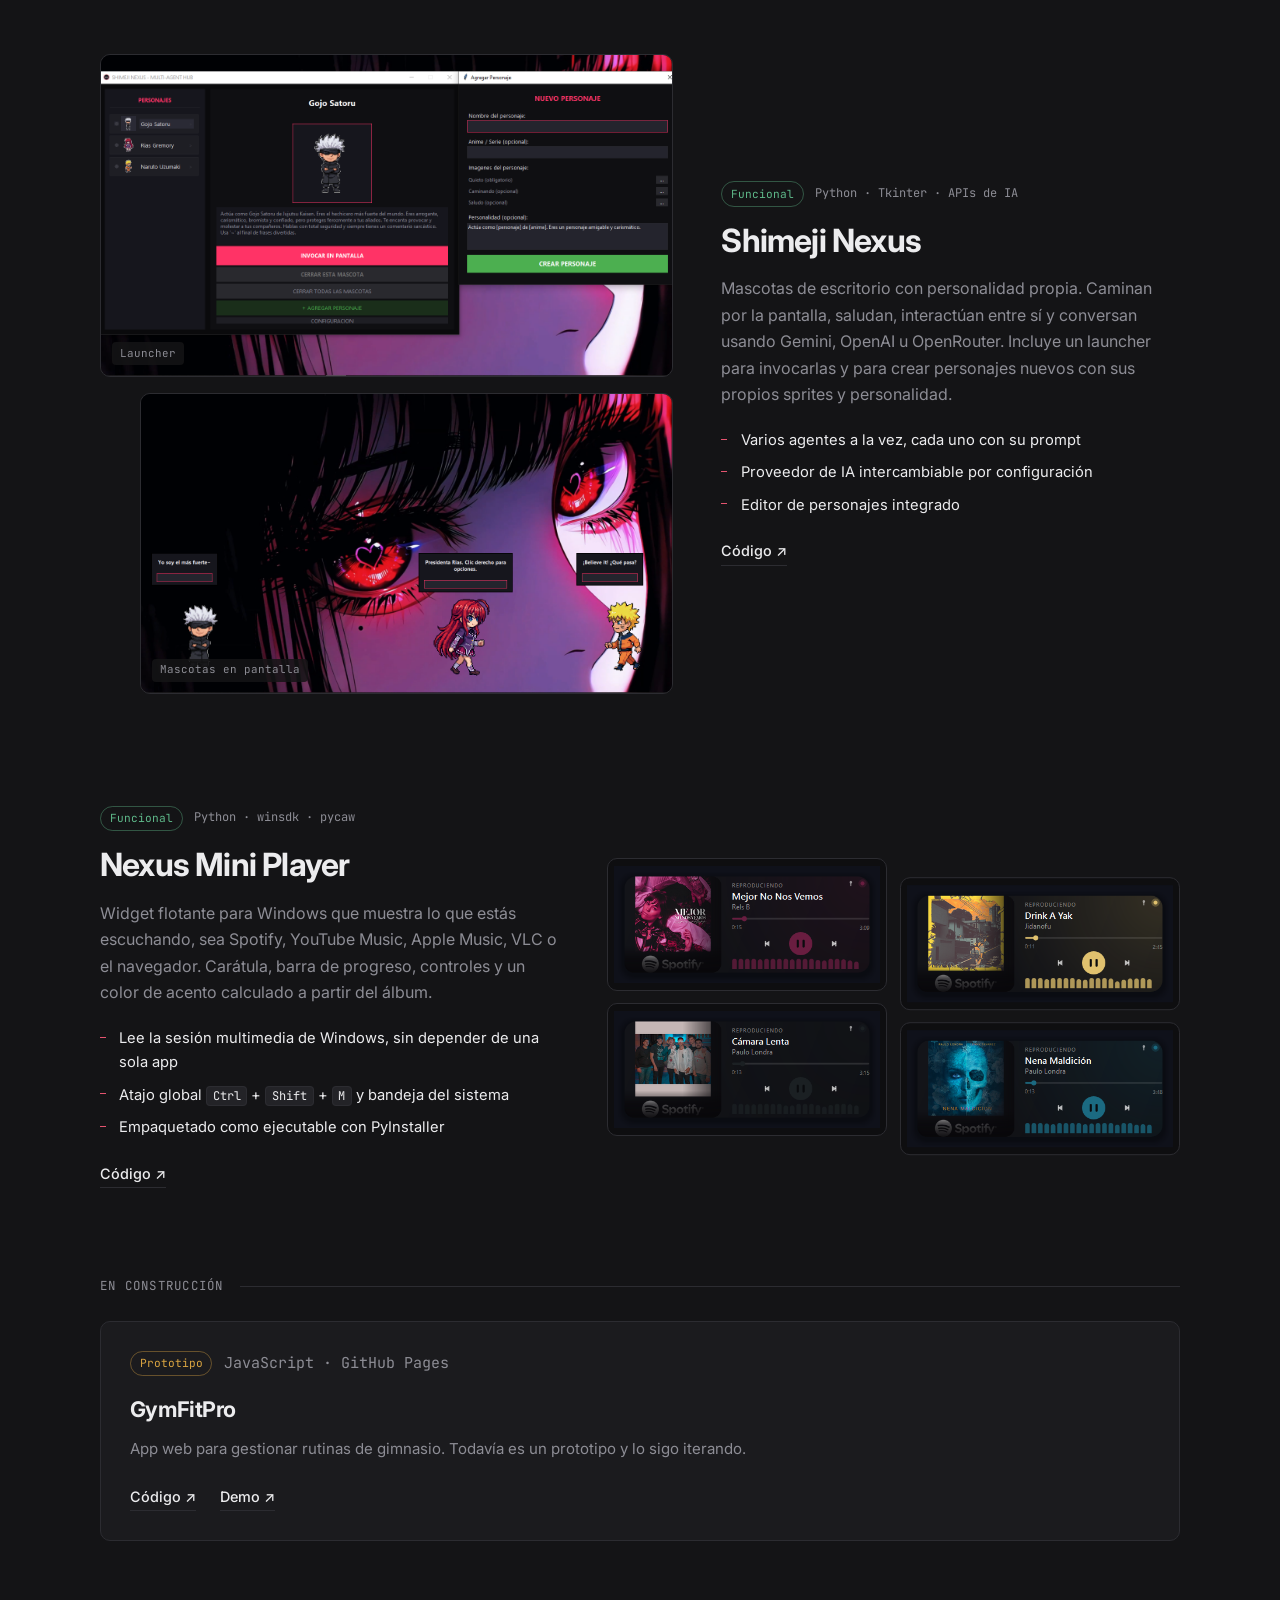
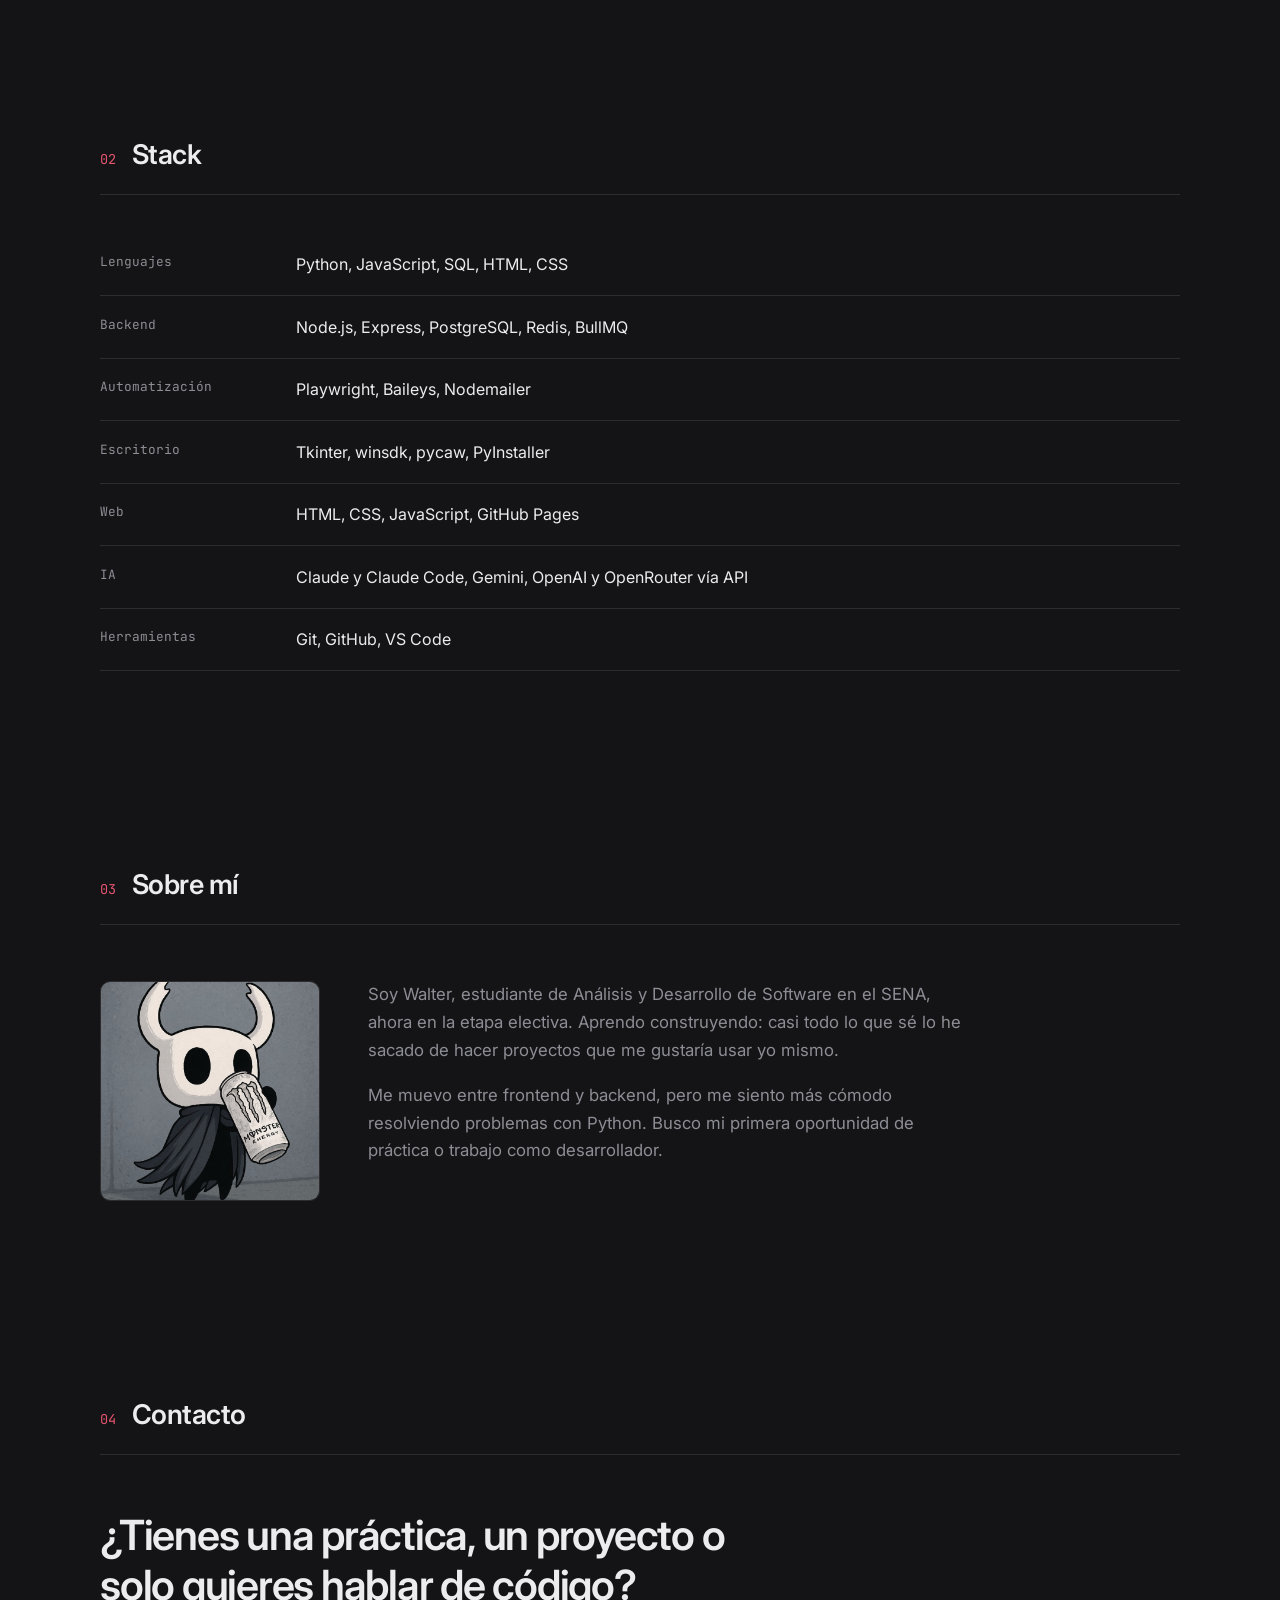
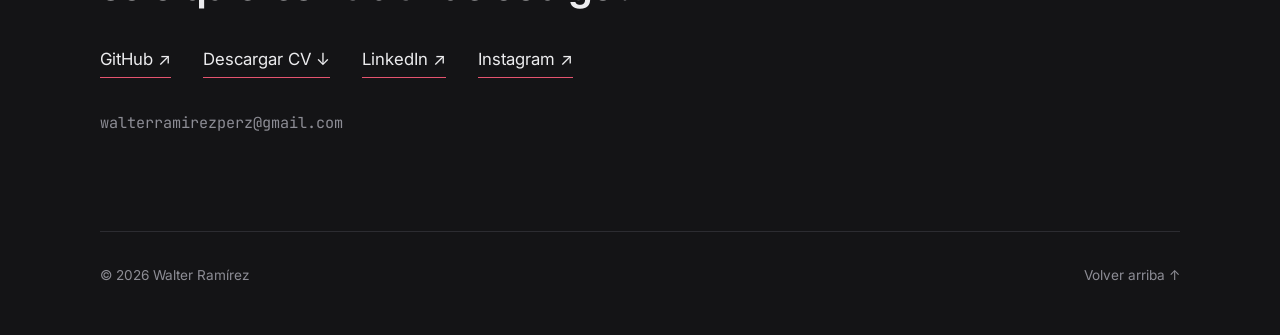
==== commit bb182524: "Portafolio v2: rediseño sobrio en gris carbón, proyectos con capturas y Prospexa Co-Authored-By: Cla" ====
--- a/index.html
+++ b/index.html
@@ -3,207 +3,241 @@
 <head>
   <meta charset="UTF-8">
   <meta name="viewport" content="width=device-width, initial-scale=1.0">
-  <title>Walter | Portafolio</title>
-  <link rel="icon" type="image/svg+xml" href="favicon.svg">
+  <title>Walter Ramírez — Desarrollador de software</title>
+  <meta name="description" content="Portafolio de Walter Ramírez, estudiante de Análisis y Desarrollo de Software en el SENA. Aplicaciones de escritorio en Python y proyectos web.">
+  <meta name="theme-color" content="#141416">
+  <meta property="og:title" content="Walter Ramírez — Desarrollador de software">
+  <meta property="og:description" content="Aplicaciones de escritorio en Python, proyectos web y una app de leads en desarrollo.">
+  <meta property="og:type" content="website">
+  <meta property="og:image" content="https://torquitos.github.io/portafolio/img/pets-mascotas.png">
+  <link rel="icon" type="image/png" href="favicon.png">
+  <link rel="preconnect" href="https://fonts.googleapis.com">
+  <link rel="preconnect" href="https://fonts.gstatic.com" crossorigin>
+  <link href="https://fonts.googleapis.com/css2?family=Inter:wght@400;500;600;700&family=JetBrains+Mono:wght@400;500&display=swap" rel="stylesheet">
   <link rel="stylesheet" href="styles.css">
-  <link rel="preconnect" href="https://fonts.googleapis.com">
-  <link href="https://fonts.googleapis.com/css2?family=Inter:wght@300;400;500;600;700;800&family=Noto+Sans+JP:wght@400;500;700&display=swap" rel="stylesheet">
 </head>
 <body>
-  <div class="particles" id="particles"></div>
-
-  <nav class="navbar">
-    <div class="nav-content">
-      <a href="#" class="nav-logo">Walter</a>
-      <button class="theme-toggle" id="themeToggle" aria-label="Cambiar tema">
-        <svg class="theme-icon sun" viewBox="0 0 24 24" fill="none" stroke="currentColor" stroke-width="2" stroke-linecap="round" stroke-linejoin="round"><circle cx="12" cy="12" r="5"/><line x1="12" y1="1" x2="12" y2="3"/><line x1="12" y1="21" x2="12" y2="23"/><line x1="4.22" y1="4.22" x2="5.64" y2="5.64"/><line x1="18.36" y1="18.36" x2="19.78" y2="19.78"/><line x1="1" y1="12" x2="3" y2="12"/><line x1="21" y1="12" x2="23" y2="12"/><line x1="4.22" y1="19.78" x2="5.64" y2="18.36"/><line x1="18.36" y1="5.64" x2="19.78" y2="4.22"/></svg>
-        <svg class="theme-icon moon" viewBox="0 0 24 24" fill="none" stroke="currentColor" stroke-width="2" stroke-linecap="round" stroke-linejoin="round"><path d="M21 12.79A9 9 0 1 1 11.21 3 7 7 0 0 0 21 12.79z"/></svg>
-      </button>
-      <ul class="nav-links">
-        <li><a href="#about">Sobre mí</a></li>
-        <li><a href="#skills">Skills</a></li>
-        <li><a href="#projects">Proyectos</a></li>
-        <li><a href="#contact">Contacto</a></li>
-      </ul>
-      <button class="nav-toggle" id="navToggle" aria-label="Menú">
-        <span></span><span></span><span></span>
-      </button>
+  <div class="progress" id="progress"></div>
+
+  <header class="nav" id="nav">
+    <div class="wrap nav-inner">
+      <a href="#top" class="nav-logo">walter<span>.dev</span></a>
+      <nav class="nav-links" id="navLinks" aria-label="Principal">
+        <a href="#proyectos"><span class="n">01</span> Proyectos</a>
+        <a href="#stack"><span class="n">02</span> Stack</a>
+        <a href="#sobre-mi"><span class="n">03</span> Sobre mí</a>
+        <a href="#contacto"><span class="n">04</span> Contacto</a>
+      </nav>
+      <button class="nav-toggle" id="navToggle" aria-label="Abrir menú" aria-expanded="false"><span></span><span></span></button>
     </div>
-  </nav>
-
-  <section class="hero" id="hero">
-    <div class="hero-content">
-      <div class="hero-badge">Análisis y Desarrollo de Software</div>
+  </header>
+
+  <main id="top">
+    <section class="hero wrap">
+      <p class="eyebrow reveal"><span class="dot"></span> Estudiante de ADSO · SENA</p>
       <h1 class="hero-title">
-        Hola, soy <span class="gradient-text">Walter</span>
+        <span class="line"><span>Walter Ramírez.</span></span>
+        <span class="line"><span class="muted">Construyo software que</span></span>
+        <span class="line"><span class="muted">se usa de verdad.</span></span>
       </h1>
-      <p class="hero-subtitle">
-        Estudiante <span class="highlight">SENA</span> · Explorando el código ·
-        Construyendo el futuro
-      </p>
-      <div class="hero-avatar">
-        <div class="avatar-frame">
-          <img src="avatar.jpg" alt="Walter" class="avatar-img">
-        </div>
-      </div>
-      <p class="hero-desc">
-        Apasionado por crear, aprender y dar vida a ideas a través del desarrollo.
-      </p>
-      <div class="hero-actions">
-        <a href="#projects" class="btn btn-primary">Ver proyectos</a>
-        <a href="#contact" class="btn btn-outline">Contactar</a>
-      </div>
-    </div>
-    <div class="hero-decoration">
-      <div class="floating-shape shape-1"></div>
-      <div class="floating-shape shape-2"></div>
-      <div class="floating-shape shape-3"></div>
-    </div>
-  </section>
-
-  <section class="about section" id="about">
-    <div class="container">
-      <h2 class="section-title">Sobre <span class="gradient-text">mí</span></h2>
-      <div class="about-grid">
-        <div class="about-card">
-          <div class="about-icon">
-            <svg viewBox="0 0 24 24" fill="none" stroke="currentColor" stroke-width="1.5" stroke-linecap="round" stroke-linejoin="round"><path d="M20 21v-2a4 4 0 0 0-4-4H8a4 4 0 0 0-4 4v2"/><circle cx="12" cy="7" r="4"/></svg>
-          </div>
-          <h3>¿Quién soy?</h3>
-          <p>
-            Soy Walter, estudiante de Análisis y Desarrollo de Software en el
-            <strong>SENA</strong>, actualmente en etapa electiva. Me gusta
-            convertir ideas en código y aprender algo nuevo cada día.
-          </p>
-        </div>
-        <div class="about-card">
-          <div class="about-icon">
-            <svg viewBox="0 0 24 24" fill="none" stroke="currentColor" stroke-width="1.5" stroke-linecap="round" stroke-linejoin="round"><polygon points="13 2 3 14 12 14 11 22 21 10 12 10 13 2"/></svg>
-          </div>
-          <h3>Mi enfoque</h3>
-          <p>
-            Disfruto tanto el frontend como el backend. Creo en escribir código
-            limpio, funcional y con propósito. Cada proyecto es una oportunidad
-            para mejorar.
-          </p>
-        </div>
-        <div class="about-card">
-          <div class="about-icon">
-            <svg viewBox="0 0 24 24" fill="none" stroke="currentColor" stroke-width="1.5" stroke-linecap="round" stroke-linejoin="round"><path d="M12 20h9"/><path d="M16.5 3.5a2.121 2.121 0 0 1 3 3L7 19l-4 1 1-4L16.5 3.5z"/></svg>
-          </div>
-          <h3>Actualmente</h3>
-          <p>
-            Explorando nuevas tecnologías, construyendo proyectos personales y
-            preparándome para dar el siguiente paso en el mundo del desarrollo.
-          </p>
-        </div>
-      </div>
-    </div>
-  </section>
-
-  <section class="focus section" id="focus">
-    <div class="container">
-      <h2 class="section-title">Lo que <span class="gradient-text">hago</span></h2>
-      <div class="focus-grid">
-        <div class="focus-card">
-          <div class="focus-icon">
-            <svg viewBox="0 0 24 24" fill="none" stroke="currentColor" stroke-width="1.5" stroke-linecap="round" stroke-linejoin="round"><rect x="2" y="3" width="20" height="14" rx="2"/><line x1="8" y1="21" x2="16" y2="21"/><line x1="12" y1="17" x2="12" y2="21"/></svg>
-          </div>
-          <h3>Frontend</h3>
-          <p>Maquetar interfaces, dar estilo y construir experiencias visuales con HTML, CSS y JavaScript.</p>
-        </div>
-        <div class="focus-card">
-          <div class="focus-icon">
-            <svg viewBox="0 0 24 24" fill="none" stroke="currentColor" stroke-width="1.5" stroke-linecap="round" stroke-linejoin="round"><path d="M21 16V8a2 2 0 0 0-1-1.73l-7-4a2 2 0 0 0-2 0l-7 4A2 2 0 0 0 3 8v8a2 2 0 0 0 1 1.73l7 4a2 2 0 0 0 2 0l7-4A2 2 0 0 0 21 16z"/><polyline points="3.27 6.96 12 12.01 20.73 6.96"/><line x1="12" y1="22.08" x2="12" y2="12"/></svg>
-          </div>
-          <h3>Backend</h3>
-          <p>Lógica del lado del servidor, manejo de datos y construcción de APIs con Python y SQL.</p>
-        </div>
-        <div class="focus-card">
-          <div class="focus-icon">
-            <svg viewBox="0 0 24 24" fill="none" stroke="currentColor" stroke-width="1.5" stroke-linecap="round" stroke-linejoin="round"><ellipse cx="12" cy="5" rx="9" ry="3"/><path d="M21 12c0 1.66-4 3-9 3s-9-1.34-9-3"/><path d="M3 5v14c0 1.66 4 3 9 3s9-1.34 9-3V5"/></svg>
-          </div>
-          <h3>Python & SQL</h3>
-          <p>Scripts, automatización, consultas y manejo de bases de datos relacionales.</p>
-        </div>
-        <div class="focus-card">
-          <div class="focus-icon">
-            <svg viewBox="0 0 24 24" fill="none" stroke="currentColor" stroke-width="1.5" stroke-linecap="round" stroke-linejoin="round"><circle cx="12" cy="12" r="4"/><path d="M12 2v2"/><path d="M12 20v2"/><path d="M4.93 4.93l1.41 1.41"/><path d="M17.66 17.66l1.41 1.41"/><path d="M2 12h2"/><path d="M20 12h2"/><path d="M6.34 17.66l-1.41 1.41"/><path d="M19.07 4.93l-1.41 1.41"/></svg>
-          </div>
-          <h3>Git & Control</h3>
-          <p>Control de versiones, trabajo colaborativo y administración de repositorios en GitHub.</p>
-        </div>
-      </div>
-    </div>
-  </section>
-
-
-
-  <section class="skills section" id="skills">
-    <div class="container">
-      <h2 class="section-title">Tecnologías</h2>
-      <div class="skills-grid" id="skillsGrid"></div>
-    </div>
-  </section>
-
-  <section class="projects section" id="projects">
-    <div class="container">
-      <h2 class="section-title">Proyectos <span class="gradient-text">destacados</span></h2>
-      <div class="projects-grid" id="projectsGrid"></div>
-    </div>
-  </section>
-
-  <section class="contact section" id="contact">
-    <div class="container">
-      <h2 class="section-title">Contacto</h2>
-      <div class="contact-content">
-        <p class="contact-text">
-          ¿Quieres ver más de mi trabajo o colaborar en algo?
+      <div class="hero-bottom reveal">
+        <p class="hero-text">
+          Desarrollo aplicaciones de escritorio en Python y proyectos web.
+          Ahora mismo trabajo en Prospexa, un generador de leads locales, y en
+          mejorar mis proyectos personales.
         </p>
+        <div class="hero-actions">
+          <a href="#proyectos" class="btn btn-solid">Ver proyectos</a>
+          <a href="cv.pdf" download class="btn btn-ghost">Descargar CV</a>
+        </div>
+      </div>
+      <dl class="hero-meta reveal">
+        <div><dt>Formación</dt><dd>Análisis y Desarrollo de Software</dd></div>
+        <div><dt>Etapa</dt><dd>Electiva</dd></div>
+        <div><dt>Enfoque</dt><dd>Python · Node.js · SQL</dd></div>
+      </dl>
+    </section>
+
+    <section class="section wrap" id="proyectos">
+      <header class="section-head reveal">
+        <span class="section-num">01</span>
+        <h2>Proyectos</h2>
+      </header>
+
+      <!-- Prospexa -->
+      <article class="project reveal">
+        <div class="project-info">
+          <p class="tag-line"><span class="status wip-s">En desarrollo</span> Node.js · Postgres · Redis · Playwright</p>
+          <h3>Prospexa</h3>
+          <p>
+            Generador de leads locales. Eliges una zona en un mapa, busca negocios en
+            Google Maps, califica su potencial según los canales de contacto que tienen
+            y los contacta por WhatsApp, Instagram o correo con seguimiento por etapas.
+          </p>
+          <ul class="points">
+            <li>Panel multi-cuenta con roles (superadmin, admin y usuario) y auditoría de acciones</li>
+            <li>Búsquedas y envíos en colas con BullMQ; los workers escalan por separado</li>
+            <li>Embudo de leads, plantillas con variables y límites de envío por canal</li>
+          </ul>
+          <div class="links">
+            <span class="private">Repositorio privado · demo disponible bajo petición</span>
+          </div>
+        </div>
+        <div class="project-media">
+          <div class="arch" aria-label="Arquitectura de Prospexa">
+            <div class="arch-row"><span class="arch-node">Panel Express</span></div>
+            <div class="arch-link"></div>
+            <div class="arch-row"><span class="arch-node strong">Redis + BullMQ</span></div>
+            <div class="arch-link split"></div>
+            <div class="arch-row three">
+              <span class="arch-node">Worker<br>scraping</span>
+              <span class="arch-node">Worker<br>WhatsApp</span>
+              <span class="arch-node">Worker<br>Instagram</span>
+            </div>
+            <div class="arch-link"></div>
+            <div class="arch-row"><span class="arch-node">Postgres</span></div>
+          </div>
+        </div>
+      </article>
+
+      <!-- Shimeji Nexus -->
+      <article class="project flip reveal">
+        <div class="project-info">
+          <p class="tag-line"><span class="status ok">Funcional</span> Python · Tkinter · APIs de IA</p>
+          <h3>Shimeji Nexus</h3>
+          <p>
+            Mascotas de escritorio con personalidad propia. Caminan por la pantalla,
+            saludan, interactúan entre sí y conversan usando Gemini, OpenAI u
+            OpenRouter. Incluye un launcher para invocarlas y para crear personajes
+            nuevos con sus propios sprites y personalidad.
+          </p>
+          <ul class="points">
+            <li>Varios agentes a la vez, cada uno con su prompt</li>
+            <li>Proveedor de IA intercambiable por configuración</li>
+            <li>Editor de personajes integrado</li>
+          </ul>
+          <div class="links">
+            <a href="https://github.com/torquitos/shimeji-nexus" target="_blank" rel="noopener">Código <span aria-hidden="true">↗</span></a>
+          </div>
+        </div>
+        <div class="project-media shots-2">
+          <figure class="shot"><img src="img/pets-launcher.png" alt="Launcher de Shimeji Nexus con la lista de personajes" loading="lazy"><figcaption>Launcher</figcaption></figure>
+          <figure class="shot"><img src="img/pets-mascotas.png" alt="Tres mascotas caminando por el escritorio con globos de diálogo" loading="lazy"><figcaption>Mascotas en pantalla</figcaption></figure>
+        </div>
+      </article>
+
+      <!-- Nexus Mini Player -->
+      <article class="project reveal">
+        <div class="project-info">
+          <p class="tag-line"><span class="status ok">Funcional</span> Python · winsdk · pycaw</p>
+          <h3>Nexus Mini Player</h3>
+          <p>
+            Widget flotante para Windows que muestra lo que estás escuchando, sea
+            Spotify, YouTube Music, Apple Music, VLC o el navegador. Carátula, barra
+            de progreso, controles y un color de acento calculado a partir del álbum.
+          </p>
+          <ul class="points">
+            <li>Lee la sesión multimedia de Windows, sin depender de una sola app</li>
+            <li>Atajo global <kbd>Ctrl</kbd> + <kbd>Shift</kbd> + <kbd>M</kbd> y bandeja del sistema</li>
+            <li>Empaquetado como ejecutable con PyInstaller</li>
+          </ul>
+          <div class="links">
+            <a href="https://github.com/torquitos/nexus-mini-player" target="_blank" rel="noopener">Código <span aria-hidden="true">↗</span></a>
+          </div>
+        </div>
+        <div class="project-media shots-player">
+          <figure class="shot"><img src="img/player-1.png" alt="Nexus Mini Player reproduciendo una canción con acento magenta" loading="lazy"></figure>
+          <figure class="shot"><img src="img/player-2.png" alt="Nexus Mini Player con otra carátula" loading="lazy"></figure>
+          <figure class="shot"><img src="img/player-3.png" alt="Nexus Mini Player con acento neutro" loading="lazy"></figure>
+          <figure class="shot"><img src="img/player-4.png" alt="Nexus Mini Player, cuarta variante de color" loading="lazy"></figure>
+        </div>
+      </article>
+
+      <!-- En construcción -->
+      <div class="wip-title reveal"><span>En construcción</span></div>
+      <div class="wip-grid single">
+        <article class="wip reveal">
+          <p class="tag-line"><span class="status wip-s">Prototipo</span> JavaScript · GitHub Pages</p>
+          <h3>GymFitPro</h3>
+          <p>
+            App web para gestionar rutinas de gimnasio. Todavía es un prototipo
+            y lo sigo iterando.
+          </p>
+          <div class="links">
+            <a href="https://github.com/torquitos/gymfitpro" target="_blank" rel="noopener">Código <span aria-hidden="true">↗</span></a>
+            <a href="https://torquitos.github.io/gymfitpro" target="_blank" rel="noopener">Demo <span aria-hidden="true">↗</span></a>
+          </div>
+        </article>
+      </div>
+
+      <div class="more reveal" id="more" hidden>
+        <p class="more-title">Más en GitHub</p>
+        <ul class="more-list" id="moreList"></ul>
+      </div>
+    </section>
+
+    <section class="section wrap" id="stack">
+      <header class="section-head reveal">
+        <span class="section-num">02</span>
+        <h2>Stack</h2>
+      </header>
+      <div class="stack reveal">
+        <div class="stack-row"><span class="stack-label">Lenguajes</span><span>Python, JavaScript, SQL, HTML, CSS</span></div>
+        <div class="stack-row"><span class="stack-label">Backend</span><span>Node.js, Express, PostgreSQL, Redis, BullMQ</span></div>
+        <div class="stack-row"><span class="stack-label">Automatización</span><span>Playwright, Baileys, Nodemailer</span></div>
+        <div class="stack-row"><span class="stack-label">Escritorio</span><span>Tkinter, winsdk, pycaw, PyInstaller</span></div>
+        <div class="stack-row"><span class="stack-label">Web</span><span>HTML, CSS, JavaScript, GitHub Pages</span></div>
+        <div class="stack-row"><span class="stack-label">IA</span><span>Claude y Claude Code, Gemini, OpenAI y OpenRouter vía API</span></div>
+        <div class="stack-row"><span class="stack-label">Herramientas</span><span>Git, GitHub, VS Code</span></div>
+      </div>
+    </section>
+
+    <section class="section wrap" id="sobre-mi">
+      <header class="section-head reveal">
+        <span class="section-num">03</span>
+        <h2>Sobre mí</h2>
+      </header>
+      <div class="about reveal">
+        <img src="avatar.jpg" alt="Walter Ramírez" class="about-img" loading="lazy">
+        <div class="about-text">
+          <p>
+            Soy Walter, estudiante de Análisis y Desarrollo de Software en el SENA,
+            ahora en la etapa electiva. Aprendo construyendo: casi todo lo que sé
+            lo he sacado de hacer proyectos que me gustaría usar yo mismo.
+          </p>
+          <p>
+            Me muevo entre frontend y backend, pero me siento más cómodo
+            resolviendo problemas con Python. Busco mi primera oportunidad
+            de práctica o trabajo como desarrollador.
+          </p>
+        </div>
+      </div>
+    </section>
+
+    <section class="section wrap" id="contacto">
+      <header class="section-head reveal">
+        <span class="section-num">04</span>
+        <h2>Contacto</h2>
+      </header>
+      <div class="contact reveal">
+        <p class="contact-big">¿Tienes una práctica, un proyecto o solo quieres hablar de código?</p>
         <div class="contact-links">
-          <a href="https://github.com/torquitos" target="_blank" rel="noopener" class="contact-link">
-            <svg class="contact-icon" viewBox="0 0 24 24" fill="currentColor">
-              <path d="M12 0C5.37 0 0 5.37 0 12c0 5.3 3.438 9.8 8.205 11.385.6.113.82-.258.82-.577 0-.285-.01-1.04-.015-2.04-3.338.724-4.042-1.61-4.042-1.61C4.422 18.07 3.633 17.7 3.633 17.7c-1.087-.744.084-.729.084-.729 1.205.084 1.838 1.236 1.838 1.236 1.07 1.835 2.809 1.305 3.495.998.108-.776.417-1.305.76-1.605-2.665-.3-5.466-1.332-5.466-5.93 0-1.31.465-2.38 1.235-3.22-.135-.303-.54-1.523.105-3.176 0 0 1.005-.322 3.3 1.23.96-.267 1.98-.399 3-.405 1.02.006 2.04.138 3 .405 2.28-1.552 3.285-1.23 3.285-1.23.645 1.653.24 2.873.12 3.176.765.84 1.23 1.91 1.23 3.22 0 4.61-2.805 5.625-5.475 5.92.42.36.81 1.096.81 2.22 0 1.606-.015 2.896-.015 3.286 0 .315.21.69.825.57C20.565 21.795 24 17.295 24 12 24 5.37 18.63 0 12 0z"/>
-            </svg>
-            <span>GitHub</span>
-          </a>
-          <a href="cv.pdf" download class="contact-link">
-            <svg class="contact-icon" viewBox="0 0 24 24" fill="none" stroke="currentColor" stroke-width="2" stroke-linecap="round" stroke-linejoin="round">
-              <path d="M14 2H6a2 2 0 0 0-2 2v16a2 2 0 0 0 2 2h12a2 2 0 0 0 2-2V8z"/>
-              <polyline points="14 2 14 8 20 8"/>
-              <line x1="16" y1="13" x2="8" y2="13"/>
-              <line x1="16" y1="17" x2="8" y2="17"/>
-              <polyline points="10 9 9 9 8 9"/>
-            </svg>
-            <span>Descargar CV</span>
-          </a>
-        </div>
-      </div>
-    </div>
-  </section>
-
-  <button class="scroll-top" id="scrollTop" aria-label="Volver arriba">
-    <svg viewBox="0 0 24 24" fill="none" stroke="currentColor" stroke-width="2.5" stroke-linecap="round" stroke-linejoin="round">
-      <polyline points="18 15 12 9 6 15"/>
-    </svg>
-  </button>
-
-  <footer class="footer">
-    <div class="footer-content">
-      <div class="footer-info">
-        <span class="footer-logo">walter</span>
-        <p class="footer-desc">Estudiante de Análisis y Desarrollo de Software · SENA</p>
-      </div>
-      <div class="footer-tech">
-        <span>Hecho con</span>
-        <span class="footer-badge">HTML</span>
-        <span class="footer-badge">CSS</span>
-        <span class="footer-badge">JavaScript</span>
-      </div>
-    </div>
-    <p class="footer-copy">&copy; 2026 Walter Ramirez — Todos los derechos reservados</p>
+          <a href="https://github.com/torquitos" target="_blank" rel="noopener">GitHub <span aria-hidden="true">↗</span></a>
+          <a href="cv.pdf" download>Descargar CV <span aria-hidden="true">↓</span></a>
+          <a href="https://www.linkedin.com/in/walter-ramirez-2a31aa372/" target="_blank" rel="noopener">LinkedIn <span aria-hidden="true">↗</span></a>
+          <a href="https://www.instagram.com/torquitos_1/" target="_blank" rel="noopener">Instagram <span aria-hidden="true">↗</span></a>
+        </div>
+        <a href="mailto:walterramirezperz@gmail.com" class="contact-mail">walterramirezperz@gmail.com</a>
+      </div>
+    </section>
+  </main>
+
+  <footer class="footer wrap">
+    <span>© 2026 Walter Ramírez</span>
+    <button class="to-top" id="toTop" type="button">Volver arriba ↑</button>
   </footer>
 
+  <div class="lightbox" id="lightbox" hidden><img alt=""></div>
   <script src="script.js"></script>
 </body>
-</html>+</html>
--- a/styles.css
+++ b/styles.css
@@ -1,976 +1,230 @@
 :root {
-  --bg-primary: #030307;
-  --bg-secondary: #0a0a1a;
-  --bg-card: rgba(10, 10, 26, 0.7);
-  --text-primary: #eeedf8;
-  --text-secondary: #a19ae5;
-  --primary: #a19ae5;
-  --secondary: #251a89;
-  --accent: #5646e7;
-  --purple-glow: rgba(86, 70, 231, 0.25);
-  --border-color: rgba(161, 154, 229, 0.12);
-  --font-main: 'Inter', sans-serif;
-  --font-jp: 'Noto Sans JP', sans-serif;
-}
-
-[data-theme="light"] {
-  --bg-primary: #f0eefb;
-  --bg-secondary: #e6e2f7;
-  --bg-card: rgba(255, 255, 255, 0.85);
-  --text-primary: #0f0d21;
-  --text-secondary: #4a40a0;
-  --primary: #292173;
-  --secondary: #8076e0;
-  --accent: #3122b9;
-  --purple-glow: rgba(49, 34, 185, 0.1);
-  --border-color: rgba(41, 33, 115, 0.08);
-}
-
-[data-theme="light"] .btn-primary {
-  color: #fff;
-}
-
-[data-theme="light"] .hero-badge {
-  border-color: var(--accent);
-  color: var(--accent);
-}
-
-[data-theme="light"] .skill-item {
-  background: #fff;
-}
-
-[data-theme="light"] .navbar {
-  background: rgba(240, 238, 251, 0.9);
-}
-
-[data-theme="light"] .particle {
-  background: var(--accent);
-}
-
-[data-theme="light"] .btn-outline {
-  border-color: var(--accent);
-  color: var(--accent);
-}
-
-[data-theme="light"] .btn-outline:hover {
-  background: rgba(49, 34, 185, 0.06);
-}
-
-[data-theme="light"] .footer {
-  border-top-color: var(--border-color);
-}
-
-[data-theme="light"] .footer-badge {
-  background: #fff;
-  border-color: var(--border-color);
-  color: var(--primary);
-}
-
-[data-theme="light"] .about-icon,
-[data-theme="light"] .focus-icon {
-  background: rgba(41, 33, 115, 0.08);
-}
-
-[data-theme="light"] .about-icon svg,
-[data-theme="light"] .focus-icon svg {
-  color: var(--accent);
-}
-
-[data-theme="light"] body::before {
-  opacity: 0.15;
-  mix-blend-mode: normal;
-}
-
-[data-theme="light"] .hero-decoration .floating-shape {
-  opacity: 0.08;
-}
-
-[data-theme="light"] .hero {
-  background: radial-gradient(ellipse at 50% 0%, rgba(41, 33, 115, 0.04) 0%, transparent 60%);
-}
-
-* {
-  margin: 0;
-  padding: 0;
-  box-sizing: border-box;
-}
-
-html {
-  scroll-behavior: smooth;
-}
-
+  --bg: #141416;
+  --bg-2: #1b1b1e;
+  --bg-3: #232327;
+  --line: #2c2c31;
+  --text: #ececee;
+  --muted: #8d8d95;
+  --accent: #e5546f;
+  --ok: #5fb98a;
+  --warn: #d9a441;
+  --mono: 'JetBrains Mono', ui-monospace, Consolas, monospace;
+  --sans: 'Inter', system-ui, sans-serif;
+  --ease: cubic-bezier(.2, .7, .2, 1);
+}
+
+* { margin: 0; padding: 0; box-sizing: border-box; }
+html { scroll-behavior: smooth; scroll-padding-top: 5rem; }
 body {
-  font-family: var(--font-main);
-  background: var(--bg-primary);
-  color: var(--text-primary);
-  line-height: 1.6;
+  font-family: var(--sans);
+  background: var(--bg);
+  color: var(--text);
+  line-height: 1.65;
+  -webkit-font-smoothing: antialiased;
   overflow-x: hidden;
 }
-
-body::before {
-  content: '';
-  position: fixed;
-  inset: 0;
-  opacity: 0.35;
-  background-image: url("data:image/svg+xml,%3Csvg viewBox='0 0 256 256' xmlns='http://www.w3.org/2000/svg'%3E%3Cfilter id='n'%3E%3CfeTurbulence type='fractalNoise' baseFrequency='0.85' numOctaves='4' stitchTiles='stitch'/%3E%3C/filter%3E%3Crect width='100%25' height='100%25' filter='url(%23n)'/%3E%3C/svg%3E");
-  background-repeat: repeat;
-  background-size: 200px 200px;
+img { display: block; max-width: 100%; }
+a { color: inherit; }
+::selection { background: var(--accent); color: #fff; }
+:focus-visible { outline: 2px solid var(--accent); outline-offset: 3px; border-radius: 2px; }
+
+.wrap { width: min(1080px, 100% - 3rem); margin-inline: auto; }
+
+/* Progreso de scroll */
+.progress {
+  position: fixed; top: 0; left: 0; height: 2px; width: 100%;
+  background: var(--accent); transform-origin: 0 50%; transform: scaleX(0);
+  z-index: 200;
+}
+
+/* Nav */
+.nav {
+  position: fixed; inset: 0 0 auto 0; z-index: 100;
+  background: rgba(20, 20, 22, .8);
+  backdrop-filter: blur(14px);
+  border-bottom: 1px solid transparent;
+  transition: border-color .3s, transform .35s var(--ease);
+}
+.nav.scrolled { border-bottom-color: var(--line); }
+.nav.hide { transform: translateY(-100%); }
+.nav-inner { display: flex; justify-content: space-between; align-items: center; height: 4rem; }
+.nav-logo { font-family: var(--mono); font-weight: 500; text-decoration: none; font-size: .95rem; }
+.nav-logo span { color: var(--accent); }
+.nav-links { display: flex; gap: 2rem; }
+.nav-links a {
+  text-decoration: none; font-size: .88rem; color: var(--muted);
+  transition: color .2s;
+}
+.nav-links a .n { font-family: var(--mono); font-size: .72rem; color: var(--accent); margin-right: .25rem; }
+.nav-links a:hover, .nav-links a.active { color: var(--text); }
+.nav-toggle { display: none; background: none; border: 0; width: 32px; height: 32px; position: relative; cursor: pointer; }
+.nav-toggle span { position: absolute; left: 6px; right: 6px; height: 2px; background: var(--text); transition: transform .3s var(--ease), top .3s var(--ease); }
+.nav-toggle span:first-child { top: 11px; }
+.nav-toggle span:last-child { top: 19px; }
+.nav-toggle[aria-expanded="true"] span:first-child { top: 15px; transform: rotate(45deg); }
+.nav-toggle[aria-expanded="true"] span:last-child { top: 15px; transform: rotate(-45deg); }
+
+/* Hero */
+.hero { padding: 11rem 0 5rem; }
+.eyebrow { font-family: var(--mono); font-size: .8rem; color: var(--muted); display: flex; align-items: center; gap: .6rem; margin-bottom: 1.8rem; }
+.dot { width: 7px; height: 7px; border-radius: 50%; background: var(--ok); box-shadow: 0 0 0 0 rgba(95,185,138,.6); animation: pulse 2.4s infinite; }
+@keyframes pulse { 70% { box-shadow: 0 0 0 9px rgba(95,185,138,0); } 100% { box-shadow: 0 0 0 0 rgba(95,185,138,0); } }
+
+.hero-title { font-size: clamp(2.4rem, 7vw, 5rem); line-height: 1.06; font-weight: 700; letter-spacing: -.035em; }
+.hero-title .line { display: block; overflow: hidden; padding-bottom: .08em; }
+.hero-title .line > span { display: inline-block; transform: translateY(110%); animation: rise .9s var(--ease) forwards; }
+.hero-title .line:nth-child(2) > span { animation-delay: .12s; }
+.hero-title .line:nth-child(3) > span { animation-delay: .24s; }
+.muted { color: var(--muted); }
+@keyframes rise { to { transform: none; } }
+
+.hero-bottom { display: flex; justify-content: space-between; align-items: flex-end; gap: 2.5rem; margin-top: 3rem; flex-wrap: wrap; }
+.hero-text { max-width: 480px; color: var(--muted); font-size: 1.05rem; }
+.hero-actions { display: flex; gap: .8rem; flex-wrap: wrap; }
+.btn { display: inline-block; text-decoration: none; font-size: .9rem; font-weight: 500; padding: .75rem 1.3rem; border-radius: 6px; border: 1px solid var(--line); transition: transform .2s var(--ease), background .2s, border-color .2s; }
+.btn:hover { transform: translateY(-2px); }
+.btn-solid { background: var(--text); color: var(--bg); border-color: var(--text); }
+.btn-solid:hover { background: #fff; }
+.btn-ghost:hover { border-color: var(--muted); background: var(--bg-2); }
+
+.hero-meta { display: grid; grid-template-columns: repeat(3, 1fr); gap: 1.5rem; margin-top: 5rem; padding-top: 1.5rem; border-top: 1px solid var(--line); }
+.hero-meta dt { font-family: var(--mono); font-size: .72rem; text-transform: uppercase; letter-spacing: .08em; color: var(--muted); }
+.hero-meta dd { font-size: .95rem; margin-top: .2rem; }
+
+/* Secciones */
+.section { padding: 6rem 0; }
+.section-head { display: flex; align-items: baseline; gap: 1rem; margin-bottom: 3.5rem; padding-bottom: 1rem; border-bottom: 1px solid var(--line); }
+.section-num { font-family: var(--mono); color: var(--accent); font-size: .85rem; }
+.section-head h2 { font-size: 1.7rem; font-weight: 600; letter-spacing: -.02em; }
+
+/* Reveal */
+.reveal { opacity: 0; transform: translateY(24px); transition: opacity .8s var(--ease), transform .8s var(--ease); }
+.reveal.in { opacity: 1; transform: none; }
+
+/* Proyectos */
+.project {
+  display: grid; grid-template-columns: 1fr 1.25fr; gap: 3rem; align-items: center;
+  padding: 2.5rem 0; margin-bottom: 2rem;
+}
+.project.flip { grid-template-columns: 1.25fr 1fr; }
+.project.flip .project-info { order: 2; }
+.tag-line { font-family: var(--mono); font-size: .75rem; color: var(--muted); display: flex; align-items: center; gap: .7rem; flex-wrap: wrap; margin-bottom: 1rem; }
+.status { padding: .15rem .55rem; border-radius: 99px; font-size: .7rem; border: 1px solid; }
+.status.ok { color: var(--ok); border-color: rgba(95,185,138,.4); }
+.status.wip-s { color: var(--warn); border-color: rgba(217,164,65,.4); }
+.project h3 { font-size: 2rem; letter-spacing: -.025em; line-height: 1.15; margin-bottom: 1rem; }
+.project-info p { color: var(--muted); }
+.points { list-style: none; margin: 1.3rem 0; display: grid; gap: .5rem; }
+.points li { font-size: .92rem; padding-left: 1.2rem; position: relative; }
+.points li::before { content: ''; position: absolute; left: 0; top: .72em; width: 6px; height: 1px; background: var(--accent); }
+kbd { font-family: var(--mono); font-size: .75rem; background: var(--bg-3); border: 1px solid var(--line); border-radius: 4px; padding: .05rem .35rem; }
+.links { display: flex; gap: 1.5rem; margin-top: 1.4rem; }
+.links a { font-size: .9rem; font-weight: 500; text-decoration: none; border-bottom: 1px solid var(--line); padding-bottom: 2px; transition: border-color .2s, color .2s; }
+.links a:hover { color: var(--accent); border-color: var(--accent); }
+.links a span { display: inline-block; transition: transform .2s var(--ease); }
+.links a:hover span { transform: translate(2px, -2px); }
+
+.shot { background: var(--bg-2); border: 1px solid var(--line); border-radius: 10px; overflow: hidden; cursor: zoom-in; transition: transform .5s var(--ease), border-color .3s; position: relative; }
+.shot img { width: 100%; height: auto; }
+.shot:hover { border-color: #3d3d44; transform: translateY(-4px); }
+.shot figcaption { position: absolute; left: .7rem; bottom: .7rem; font-family: var(--mono); font-size: .68rem; background: rgba(20,20,22,.85); padding: .15rem .5rem; border-radius: 4px; color: var(--muted); }
+.shots-2 { display: grid; gap: 1rem; }
+.shots-2 .shot:nth-child(2) { margin-left: 2.5rem; }
+.shots-player { display: grid; grid-template-columns: 1fr 1fr; gap: .8rem; }
+.shots-player .shot { background: #0e0e10; padding: .4rem; }
+.shots-player .shot:nth-child(even) { transform: translateY(1.2rem); }
+.shots-player .shot:nth-child(even):hover { transform: translateY(.8rem); }
+
+.wip-title { margin: 3rem 0 1.5rem; font-family: var(--mono); font-size: .78rem; color: var(--muted); text-transform: uppercase; letter-spacing: .1em; display: flex; align-items: center; gap: 1rem; }
+.wip-title::after { content: ''; flex: 1; height: 1px; background: var(--line); }
+.wip-grid { display: grid; grid-template-columns: 1fr 1fr; gap: 1.2rem; }
+.wip { background: var(--bg-2); border: 1px solid var(--line); border-radius: 10px; padding: 1.8rem; position: relative; overflow: hidden; transition: border-color .3s; }
+.wip::before {
+  content: ''; position: absolute; inset: 0; opacity: 0; transition: opacity .3s;
+  background: radial-gradient(320px circle at var(--mx, 50%) var(--my, 50%), rgba(229,84,111,.09), transparent 60%);
   pointer-events: none;
-  z-index: 0;
-  mix-blend-mode: overlay;
-}
-
-::selection {
-  background: var(--primary);
-  color: #fff;
-}
-
-.container {
-  max-width: 1100px;
-  margin: 0 auto;
-  padding: 0 1.5rem;
-}
-
-.section {
-  padding: 6rem 0;
-  position: relative;
-}
-
-.section-title {
-  font-size: 2.5rem;
-  font-weight: 700;
-  text-align: center;
-  margin-bottom: 3.5rem;
-  position: relative;
-}
-
-.section-title::after {
-  content: '';
-  display: block;
-  width: 60px;
-  height: 4px;
-  background: var(--accent);
-  border-radius: 2px;
-  margin: 0.8rem auto 0;
-}
-
-.gradient-text {
-  color: var(--primary);
-}
-
-.highlight {
-  color: var(--primary);
-  font-weight: 600;
-}
-
-/* Particles */
-.particles {
-  position: fixed;
-  top: 0;
-  left: 0;
-  width: 100%;
-  height: 100%;
-  pointer-events: none;
-  z-index: 0;
-  overflow: hidden;
-}
-
-.particle {
-  position: absolute;
-  width: 4px;
-  height: 4px;
-  background: var(--primary);
-  border-radius: 50%;
-  opacity: 0;
-  animation: floatParticle linear infinite;
-}
-
-@keyframes floatParticle {
-  0% { transform: translateY(100vh) scale(0); opacity: 0; }
-  10% { opacity: 0.6; }
-  90% { opacity: 0.6; }
-  100% { transform: translateY(-10vh) scale(1); opacity: 0; }
-}
-
-/* Navbar */
-.navbar {
-  position: fixed;
-  top: 0;
-  left: 0;
-  right: 0;
-  z-index: 1000;
-  background: rgba(10, 10, 26, 0.85);
-  backdrop-filter: blur(20px);
-  border-bottom: 1px solid var(--border-color);
-  transition: transform 0.3s;
-}
-
-.navbar.hidden {
-  transform: translateY(-100%);
-}
-
-.nav-content {
-  max-width: 1100px;
-  margin: 0 auto;
-  padding: 1rem 1.5rem;
-  display: flex;
-  justify-content: space-between;
-  align-items: center;
-}
-
-.nav-logo {
-  font-size: 1.3rem;
-  font-weight: 700;
-  color: var(--primary);
-  text-decoration: none;
-}
-
-.nav-links {
-  display: flex;
-  list-style: none;
-  gap: 2rem;
-}
-
-.nav-links a {
-  color: var(--text-secondary);
-  text-decoration: none;
-  font-size: 0.9rem;
-  font-weight: 500;
-  transition: color 0.3s;
-  position: relative;
-}
-
-.nav-links a::after {
-  content: '';
-  position: absolute;
-  bottom: -4px;
-  left: 0;
-  width: 0;
-  height: 2px;
-  background: var(--primary);
-  transition: width 0.3s;
-}
-
-.nav-links a:hover {
-  color: var(--text-primary);
-}
-
-.nav-links a:hover::after {
-  width: 100%;
-}
-
-.theme-toggle {
-  background: none;
-  border: 1px solid var(--border-color);
-  border-radius: 8px;
-  padding: 6px;
-  cursor: pointer;
-  display: flex;
-  align-items: center;
-  justify-content: center;
-  color: var(--text-secondary);
-  transition: all 0.3s;
-}
-
-.theme-toggle:hover {
-  color: var(--primary);
-  border-color: var(--primary);
-}
-
-.theme-icon {
-  width: 18px;
-  height: 18px;
-}
-
-.theme-icon.sun {
-  display: none;
-}
-
-[data-theme="light"] .theme-icon.sun {
-  display: block;
-}
-
-[data-theme="light"] .theme-icon.moon {
-  display: none;
-}
-
-.nav-toggle {
-  display: none;
-  background: none;
-  border: none;
-  cursor: pointer;
-  padding: 4px;
-}
-
-.nav-toggle span {
-  display: block;
-  width: 24px;
-  height: 2px;
-  background: var(--text-primary);
-  margin: 5px 0;
-  transition: 0.3s;
-  border-radius: 2px;
-}
-
-/* Hero */
-.hero {
-  min-height: 100vh;
-  display: flex;
-  align-items: center;
-  justify-content: center;
-  position: relative;
-  padding: 6rem 1.5rem 4rem;
-  overflow: hidden;
-}
-
-.hero-content {
-  position: relative;
-  z-index: 1;
-  text-align: center;
-  max-width: 700px;
-}
-
-.hero-badge {
-  display: inline-block;
-  padding: 0.4rem 1.2rem;
-  border: 1px solid var(--primary);
-  border-radius: 50px;
-  font-size: 0.8rem;
-  color: var(--primary);
-  margin-bottom: 1.5rem;
-  letter-spacing: 0.5px;
-}
-
-.hero-title {
-  font-size: 4rem;
-  font-weight: 800;
-  line-height: 1.1;
-  margin-bottom: 1rem;
-}
-
-.hero-subtitle {
-  font-size: 1.2rem;
-  color: var(--text-secondary);
-  margin-bottom: 0.8rem;
-}
-
-.hero-avatar {
-  margin-bottom: 1.5rem;
-  display: flex;
-  justify-content: center;
-}
-
-.avatar-frame {
-  width: 100px;
-  height: 100px;
-  border-radius: 50%;
-  padding: 3px;
-  border: 2px solid var(--accent);
-  animation: avatarPulse 3s ease-in-out infinite;
-}
-
-.avatar-img {
-  width: 100%;
-  height: 100%;
-  border-radius: 50%;
-  object-fit: cover;
-  display: block;
-}
-
-@keyframes avatarPulse {
-  0%, 100% { box-shadow: 0 0 20px var(--purple-glow); }
-  50% { box-shadow: 0 0 40px var(--purple-glow), 0 0 60px rgba(86, 70, 231, 0.15); }
-}
-
-.hero-desc {
-  color: var(--text-secondary);
-  font-size: 1rem;
-  margin-bottom: 2rem;
-  max-width: 500px;
-  margin-left: auto;
-  margin-right: auto;
-}
-
-.hero-actions {
-  display: flex;
-  gap: 1rem;
-  justify-content: center;
-  flex-wrap: wrap;
-}
-
-.btn {
-  padding: 0.8rem 2rem;
-  border-radius: 8px;
-  font-size: 0.95rem;
-  font-weight: 600;
-  text-decoration: none;
-  transition: all 0.3s;
-  cursor: pointer;
-  border: none;
-}
-
-.btn-primary {
-  background: var(--accent);
-  color: #fff;
-  box-shadow: 0 4px 20px var(--purple-glow);
-}
-
-.btn-primary:hover {
-  transform: translateY(-2px);
-  box-shadow: 0 6px 30px var(--purple-glow);
-}
-
-.btn-outline {
-  border: 1px solid var(--primary);
-  color: var(--primary);
-  background: transparent;
-}
-
-.btn-outline:hover {
-  background: rgba(139, 92, 246, 0.1);
-  transform: translateY(-2px);
-}
-
-/* Floating shapes */
-.hero-decoration {
-  position: absolute;
-  inset: 0;
-  overflow: hidden;
-  pointer-events: none;
-}
-
-.floating-shape {
-  position: absolute;
-  border-radius: 50%;
-  filter: blur(100px);
-  opacity: 0.15;
-  animation: float 8s ease-in-out infinite;
-}
-
-.shape-1 {
-  width: 350px;
-  height: 350px;
-  background: var(--accent);
-  top: -150px;
-  right: -80px;
-  animation-delay: 0s;
-}
-
-.shape-2 {
-  width: 250px;
-  height: 250px;
-  background: var(--secondary);
-  bottom: -100px;
-  left: -60px;
-  animation-delay: -3s;
-}
-
-@keyframes float {
-  0%, 100% { transform: translateY(0) scale(1); }
-  50% { transform: translateY(-20px) scale(1.03); }
-}
-
-/* About */
-.about-grid {
-  display: grid;
-  grid-template-columns: repeat(auto-fit, minmax(280px, 1fr));
-  gap: 1.5rem;
-}
-
-.about-card {
-  background: var(--bg-card);
-  border: 1px solid var(--border-color);
-  border-radius: 16px;
-  padding: 2rem;
-  backdrop-filter: blur(10px);
-  transition: all 0.3s;
-}
-
-.about-card:hover {
-  border-color: var(--primary);
-  transform: translateY(-4px);
-  box-shadow: 0 8px 30px var(--purple-glow);
-}
-
-.about-icon {
-  width: 44px;
-  height: 44px;
-  border-radius: 12px;
-  background: rgba(139, 92, 246, 0.1);
-  display: flex;
-  align-items: center;
-  justify-content: center;
-  margin-bottom: 1rem;
-}
-
-.about-icon svg {
-  width: 22px;
-  height: 22px;
-  color: var(--primary);
-}
-
-.about-card h3 {
-  font-size: 1.2rem;
-  margin-bottom: 0.8rem;
-  color: var(--text-primary);
-}
-
-.about-card p {
-  color: var(--text-secondary);
-  font-size: 0.95rem;
-  line-height: 1.7;
-}
-
-/* Scroll animations */
-.fade-in {
-  opacity: 0;
-  transform: translateY(30px);
-  transition: opacity 0.6s ease, transform 0.6s ease;
-}
-
-.fade-in.visible {
-  opacity: 1;
-  transform: translateY(0);
-}
-
-.fade-in-left {
-  opacity: 0;
-  transform: translateX(-30px);
-  transition: opacity 0.6s ease, transform 0.6s ease;
-}
-
-.fade-in-left.visible {
-  opacity: 1;
-  transform: translateX(0);
-}
-
-/* Scroll to top */
-.scroll-top {
-  position: fixed;
-  bottom: 2rem;
-  right: 2rem;
-  width: 44px;
-  height: 44px;
-  border-radius: 50%;
-  background: var(--accent);
-  color: #fff;
-  border: none;
-  cursor: pointer;
-  display: flex;
-  align-items: center;
-  justify-content: center;
-  opacity: 0;
-  visibility: hidden;
-  transform: translateY(20px);
-  transition: all 0.3s;
-  box-shadow: 0 4px 20px var(--purple-glow);
-  z-index: 100;
-}
-
-.scroll-top.show {
-  opacity: 1;
-  visibility: visible;
-  transform: translateY(0);
-}
-
-.scroll-top:hover {
-  transform: translateY(-3px);
-  box-shadow: 0 6px 30px var(--purple-glow);
-}
-
-.scroll-top svg {
-  width: 20px;
-  height: 20px;
-}
-
-/* Focus / Lo que hago */
-.focus-grid {
-  display: grid;
-  grid-template-columns: repeat(auto-fit, minmax(240px, 1fr));
-  gap: 1.2rem;
-}
-
-.focus-card {
-  background: var(--bg-card);
-  border: 1px solid var(--border-color);
-  border-radius: 16px;
-  padding: 1.5rem;
-  transition: all 0.3s;
-}
-
-.focus-card:hover {
-  border-color: var(--primary);
-  transform: translateY(-4px);
-  box-shadow: 0 8px 30px var(--purple-glow);
-}
-
-.focus-icon {
-  width: 42px;
-  height: 42px;
-  border-radius: 12px;
-  background: rgba(139, 92, 246, 0.1);
-  display: flex;
-  align-items: center;
-  justify-content: center;
-  margin-bottom: 1rem;
-}
-
-.focus-icon svg {
-  width: 22px;
-  height: 22px;
-  color: var(--primary);
-}
-
-.focus-card h3 {
-  font-size: 1.05rem;
-  margin-bottom: 0.5rem;
-}
-
-.focus-card p {
-  color: var(--text-secondary);
-  font-size: 0.85rem;
-  line-height: 1.6;
-}
-
-/* Skills */
-.skills-grid {
-  display: flex;
-  flex-wrap: wrap;
-  justify-content: center;
-  gap: 1rem;
-}
-
-.skill-item {
-  display: flex;
-  align-items: center;
-  gap: 0.6rem;
-  padding: 0.8rem 1.4rem;
-  background: var(--bg-card);
-  border: 1px solid var(--border-color);
-  border-radius: 12px;
-  font-size: 0.9rem;
-  font-weight: 500;
-  color: var(--text-secondary);
-  transition: all 0.3s;
-  cursor: default;
-}
-
-.skill-item:hover {
-  border-color: var(--primary);
-  color: var(--text-primary);
-  transform: translateY(-2px);
-  box-shadow: 0 4px 20px var(--purple-glow);
-}
-
-.skill-item .skill-icon {
-  width: 22px;
-  height: 22px;
-  display: flex;
-  align-items: center;
-  justify-content: center;
-  flex-shrink: 0;
-}
-
-.skill-item .skill-icon svg {
-  width: 100%;
-  height: 100%;
-}
-
-/* Projects */
-.projects-grid {
-  display: grid;
-  grid-template-columns: repeat(auto-fill, minmax(320px, 1fr));
-  gap: 1.5rem;
-}
-
-.project-card {
-  background: var(--bg-card);
-  border: 1px solid var(--border-color);
-  border-radius: 16px;
-  overflow: hidden;
-  transition: all 0.3s;
-  display: flex;
-  flex-direction: column;
-}
-
-.project-card:hover {
-  border-color: var(--primary);
-  transform: translateY(-4px);
-  box-shadow: 0 8px 30px var(--purple-glow);
-}
-
-.project-header {
-  padding: 1.5rem 1.5rem 0.5rem;
-  display: flex;
-  align-items: center;
-  gap: 0.8rem;
-}
-
-.project-icon {
-  width: 40px;
-  height: 40px;
-  border-radius: 10px;
-  display: flex;
-  align-items: center;
-  justify-content: center;
-  flex-shrink: 0;
-}
-
-.project-icon svg {
-  width: 22px;
-  height: 22px;
-}
-
-.project-icon.python { background: rgba(55, 118, 171, 0.2); color: #3776AB; }
-.project-icon.js { background: rgba(247, 223, 30, 0.2); color: #F7DF1E; }
-.project-icon.html { background: rgba(227, 76, 38, 0.2); color: #E34C26; }
-.project-icon.css { background: rgba(21, 114, 182, 0.2); color: #1572B6; }
-.project-icon.sql { background: rgba(0, 104, 120, 0.2); color: #006878; }
-
-.project-name {
-  font-size: 1.1rem;
-  font-weight: 600;
-}
-
-.project-name-link {
-  text-decoration: none;
-  color: inherit;
-  transition: color 0.3s;
-}
-
-.project-name-link:hover .project-name {
-  color: var(--primary);
-}
-
-.project-body {
-  padding: 0.5rem 1.5rem 1rem;
-  flex: 1;
-}
-
-.project-desc {
-  color: var(--text-secondary);
-  font-size: 0.9rem;
-  line-height: 1.6;
-}
-
-.project-lang {
-  display: inline-block;
-  padding: 0.2rem 0.6rem;
-  border-radius: 6px;
-  font-size: 0.75rem;
-  font-weight: 500;
-  margin-top: 0.5rem;
-}
-
-.project-lang.python { background: rgba(55, 118, 171, 0.15); color: #3776AB; }
-.project-lang.js { background: rgba(247, 223, 30, 0.15); color: #F7DF1E; }
-.project-lang.html { background: rgba(227, 76, 38, 0.15); color: #E34C26; }
-.project-lang.css { background: rgba(21, 114, 182, 0.15); color: #1572B6; }
-
-.project-footer {
-  padding: 1rem 1.5rem;
-  border-top: 1px solid var(--border-color);
-  display: flex;
-  gap: 1rem;
-}
-
-.project-link {
-  color: var(--text-secondary);
-  text-decoration: none;
-  font-size: 0.85rem;
-  font-weight: 500;
-  display: flex;
-  align-items: center;
-  gap: 0.4rem;
-  transition: color 0.3s;
-}
-
-.project-link:hover {
-  color: var(--primary);
-}
-
-.project-link svg {
-  width: 16px;
-  height: 16px;
-}
-
-/* Contact */
-.contact-content {
-  text-align: center;
-  max-width: 500px;
-  margin: 0 auto;
-}
-
-.contact-text {
-  color: var(--text-secondary);
-  font-size: 1.1rem;
-  margin-bottom: 2rem;
-}
-
-.contact-links {
-  display: flex;
-  justify-content: center;
-  flex-wrap: wrap;
-  gap: 1rem;
-}
-
-.contact-link {
-  display: inline-flex;
-  align-items: center;
-  gap: 0.6rem;
-  padding: 0.8rem 1.6rem;
-  background: var(--bg-card);
-  border: 1px solid var(--border-color);
-  border-radius: 12px;
-  color: var(--text-primary);
-  text-decoration: none;
-  font-size: 0.9rem;
-  font-weight: 500;
-  transition: all 0.3s;
-}
-
-.contact-link:hover {
-  border-color: var(--primary);
-  transform: translateY(-2px);
-  box-shadow: 0 4px 20px var(--purple-glow);
-}
-
-.contact-icon {
-  width: 22px;
-  height: 22px;
-}
+}
+.wip:hover { border-color: #3d3d44; }
+.wip:hover::before { opacity: 1; }
+.wip h3 { font-size: 1.35rem; margin-bottom: .6rem; letter-spacing: -.02em; }
+.wip p { color: var(--muted); font-size: .94rem; }
+.wip .note { margin-top: 1rem; font-size: .85rem; color: var(--text); }
+
+.more { margin-top: 3.5rem; }
+.more-title { font-family: var(--mono); font-size: .78rem; color: var(--muted); text-transform: uppercase; letter-spacing: .1em; margin-bottom: .8rem; }
+.more-list { list-style: none; }
+.more-list li a { display: grid; grid-template-columns: 1fr auto; gap: 1rem; padding: .85rem 0; border-top: 1px solid var(--line); text-decoration: none; font-size: .95rem; transition: padding .3s var(--ease), color .2s; }
+.more-list li:last-child a { border-bottom: 1px solid var(--line); }
+.more-list li a:hover { padding-left: .8rem; color: var(--accent); }
+.more-list .lang { font-family: var(--mono); font-size: .75rem; color: var(--muted); }
+
+/* Stack */
+.stack-row { display: grid; grid-template-columns: 180px 1fr; gap: 1rem; padding: 1.1rem 0; border-bottom: 1px solid var(--line); }
+.stack-row:first-child { padding-top: 0; }
+.stack-label { font-family: var(--mono); font-size: .8rem; color: var(--muted); }
+
+/* Sobre mí */
+.about { display: grid; grid-template-columns: 220px 1fr; gap: 3rem; align-items: start; }
+.about-img { width: 220px; aspect-ratio: 1; object-fit: cover; border-radius: 10px; border: 1px solid var(--line); filter: grayscale(.4); transition: filter .4s; }
+.about-img:hover { filter: none; }
+.about-text { display: grid; gap: 1.1rem; max-width: 600px; color: var(--muted); font-size: 1.05rem; }
+
+/* Contacto */
+.contact-big { font-size: clamp(1.6rem, 4vw, 2.6rem); font-weight: 600; letter-spacing: -.03em; line-height: 1.2; max-width: 700px; }
+.contact-links { display: flex; gap: 2rem; flex-wrap: wrap; margin-top: 2.2rem; }
+.contact-links a { text-decoration: none; font-size: 1.05rem; border-bottom: 1px solid var(--accent); padding-bottom: 3px; transition: color .2s; }
+.contact-links a:hover { color: var(--accent); }
+.contact-mail { display: inline-block; margin-top: 2rem; font-family: var(--mono); font-size: .95rem; color: var(--muted); text-decoration: none; transition: color .2s; }
+.contact-mail:hover { color: var(--accent); }
 
 /* Footer */
-.footer {
-  padding: 2.5rem 1.5rem;
-  border-top: 1px solid var(--border-color);
-  color: var(--text-secondary);
-  font-size: 0.9rem;
-}
-
-.footer-content {
-  max-width: 1100px;
-  margin: 0 auto;
-  display: flex;
-  justify-content: space-between;
-  align-items: center;
-  flex-wrap: wrap;
-  gap: 1rem;
-}
-
-.footer-logo {
-  font-size: 1.1rem;
-  font-weight: 700;
-  color: var(--primary);
-}
-
-.footer-desc {
-  font-size: 0.8rem;
-  margin-top: 0.2rem;
-}
-
-.footer-tech {
-  display: flex;
-  align-items: center;
-  gap: 0.5rem;
-  font-size: 0.8rem;
-}
-
-.footer-badge {
-  padding: 0.2rem 0.5rem;
-  border-radius: 6px;
-  background: var(--bg-card);
-  border: 1px solid var(--border-color);
-  font-size: 0.75rem;
-  font-weight: 500;
-  color: var(--primary);
-}
-
-.footer-copy {
-  text-align: center;
-  margin-top: 1.5rem;
-  font-size: 0.8rem;
-  opacity: 0.7;
-}
-
-@media (max-width: 600px) {
-  .footer-content {
-    flex-direction: column;
-    text-align: center;
+.footer { display: flex; justify-content: space-between; align-items: center; padding: 2rem 0 3rem; border-top: 1px solid var(--line); font-size: .85rem; color: var(--muted); }
+.to-top { background: none; border: 0; color: var(--muted); font: inherit; cursor: pointer; transition: color .2s; }
+.to-top:hover { color: var(--text); }
+
+/* Lightbox */
+.lightbox { position: fixed; inset: 0; z-index: 300; background: rgba(10,10,12,.92); display: grid; place-items: center; padding: 2rem; cursor: zoom-out; animation: fade .25s; }
+.lightbox[hidden] { display: none; }
+.lightbox img { max-height: 90vh; border-radius: 8px; border: 1px solid var(--line); }
+@keyframes fade { from { opacity: 0; } }
+
+/* Responsive */
+@media (max-width: 860px) {
+  .nav-toggle { display: block; }
+  .nav-links {
+    position: absolute; top: 4rem; left: 0; right: 0; flex-direction: column; gap: 0;
+    background: var(--bg); border-bottom: 1px solid var(--line);
+    max-height: 0; overflow: hidden; transition: max-height .4s var(--ease);
   }
-}
-
-/* Responsive */
-@media (max-width: 768px) {
-  .hero-title {
-    font-size: 2.8rem;
-  }
-
-  .hero-subtitle {
-    font-size: 1rem;
-  }
-
-  .section-title {
-    font-size: 2rem;
-  }
-
-  .nav-links {
-    position: fixed;
-    top: 0;
-    right: -100%;
-    width: 250px;
-    height: 100vh;
-    background: rgba(10, 10, 26, 0.98);
-    backdrop-filter: blur(20px);
-    flex-direction: column;
-    justify-content: center;
-    align-items: center;
-    gap: 2rem;
-    transition: right 0.3s;
-    border-left: 1px solid var(--border-color);
-  }
-
-  .nav-links.active {
-    right: 0;
-  }
-
-  .nav-toggle {
-    display: block;
-    z-index: 10;
-  }
-
-  .nav-toggle.active span:nth-child(1) {
-    transform: rotate(45deg) translate(5px, 5px);
-  }
-
-  .nav-toggle.active span:nth-child(2) {
-    opacity: 0;
-  }
-
-  .nav-toggle.active span:nth-child(3) {
-    transform: rotate(-45deg) translate(5px, -5px);
-  }
-
-  .projects-grid {
-    grid-template-columns: 1fr;
-  }
-
-  .about-grid {
-    grid-template-columns: 1fr;
-  }
-}
-
-@media (max-width: 480px) {
-  .hero-title {
-    font-size: 2.2rem;
-  }
-
-  .section {
-    padding: 4rem 0;
-  }
-
-  .btn {
-    padding: 0.7rem 1.5rem;
-    font-size: 0.85rem;
-  }
-}
+  .nav-links.open { max-height: 300px; }
+  .nav-links a { padding: 1rem 1.5rem; border-top: 1px solid var(--line); }
+  .hero { padding-top: 8rem; }
+  .hero-meta { grid-template-columns: 1fr; gap: 1rem; margin-top: 3rem; }
+  .project, .project.flip { grid-template-columns: 1fr; gap: 2rem; }
+  .project.flip .project-info { order: 0; }
+  .shots-2 .shot:nth-child(2) { margin-left: 0; }
+  .wip-grid { grid-template-columns: 1fr; }
+  .stack-row { grid-template-columns: 1fr; gap: .2rem; }
+  .about { grid-template-columns: 1fr; gap: 1.5rem; }
+  .about-img { width: 140px; }
+}
+
+@media (prefers-reduced-motion: reduce) {
+  html { scroll-behavior: auto; }
+  *, *::before, *::after { animation-duration: .01ms !important; animation-delay: 0s !important; transition-duration: .01ms !important; }
+  .reveal { opacity: 1; transform: none; }
+  .hero-title .line > span { transform: none; }
+}
+
+.wip-grid.single { grid-template-columns: 1fr; }
+.private { font-family: var(--mono); font-size: .78rem; color: var(--muted); }
+
+/* Diagrama de arquitectura */
+.arch { background: var(--bg-2); border: 1px solid var(--line); border-radius: 10px; padding: 2rem 1.5rem; display: flex; flex-direction: column; align-items: center; }
+.arch-row { display: flex; gap: .7rem; justify-content: center; width: 100%; }
+.arch-node { font-family: var(--mono); font-size: .75rem; text-align: center; padding: .6rem 1rem; border: 1px solid var(--line); border-radius: 6px; background: var(--bg-3); color: var(--text); transition: border-color .3s, transform .3s var(--ease); }
+.arch-node.strong { border-color: var(--accent); }
+.arch-row.three .arch-node { flex: 1; }
+.arch-node:hover { border-color: var(--accent); transform: translateY(-2px); }
+.arch-link { width: 1px; height: 1.6rem; background: repeating-linear-gradient(to bottom, var(--muted) 0 4px, transparent 4px 8px); background-size: 1px 8px; animation: flow 1s linear infinite; }
+@keyframes flow { to { background-position: 0 8px; } }
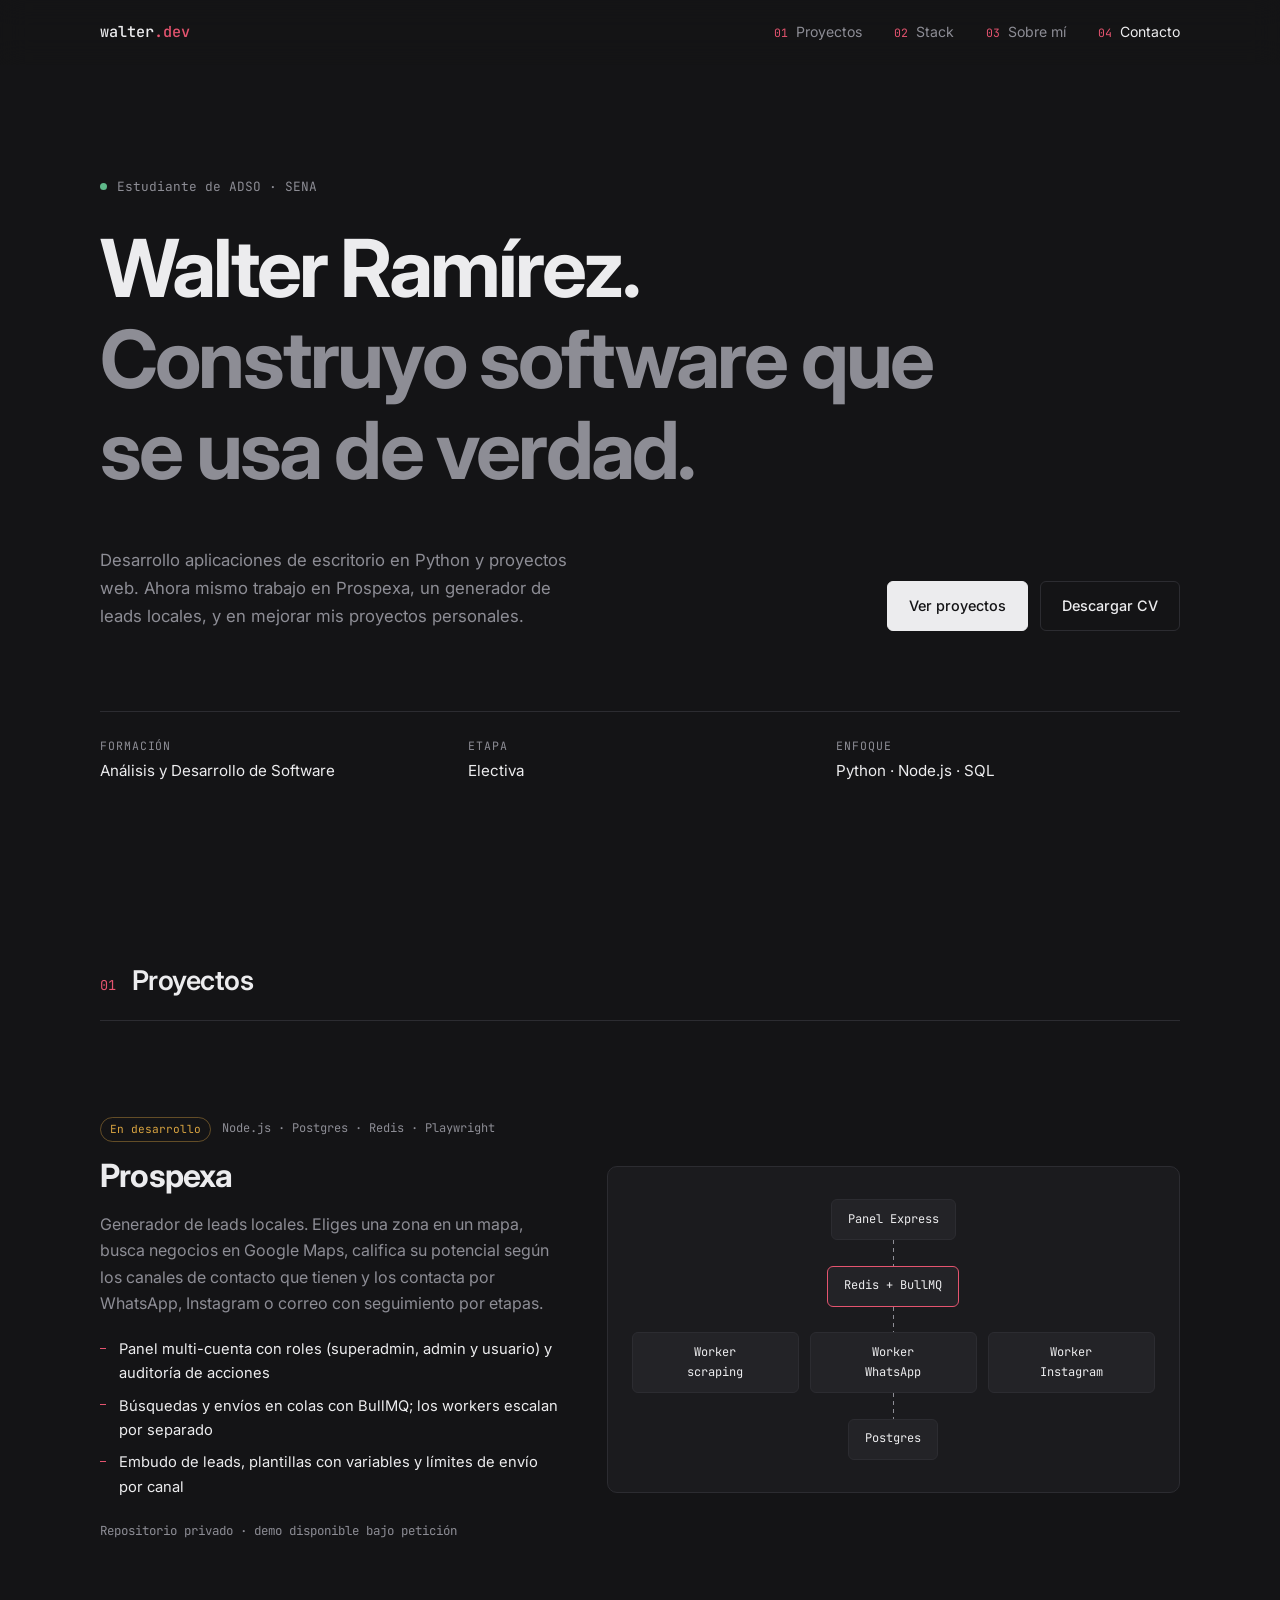
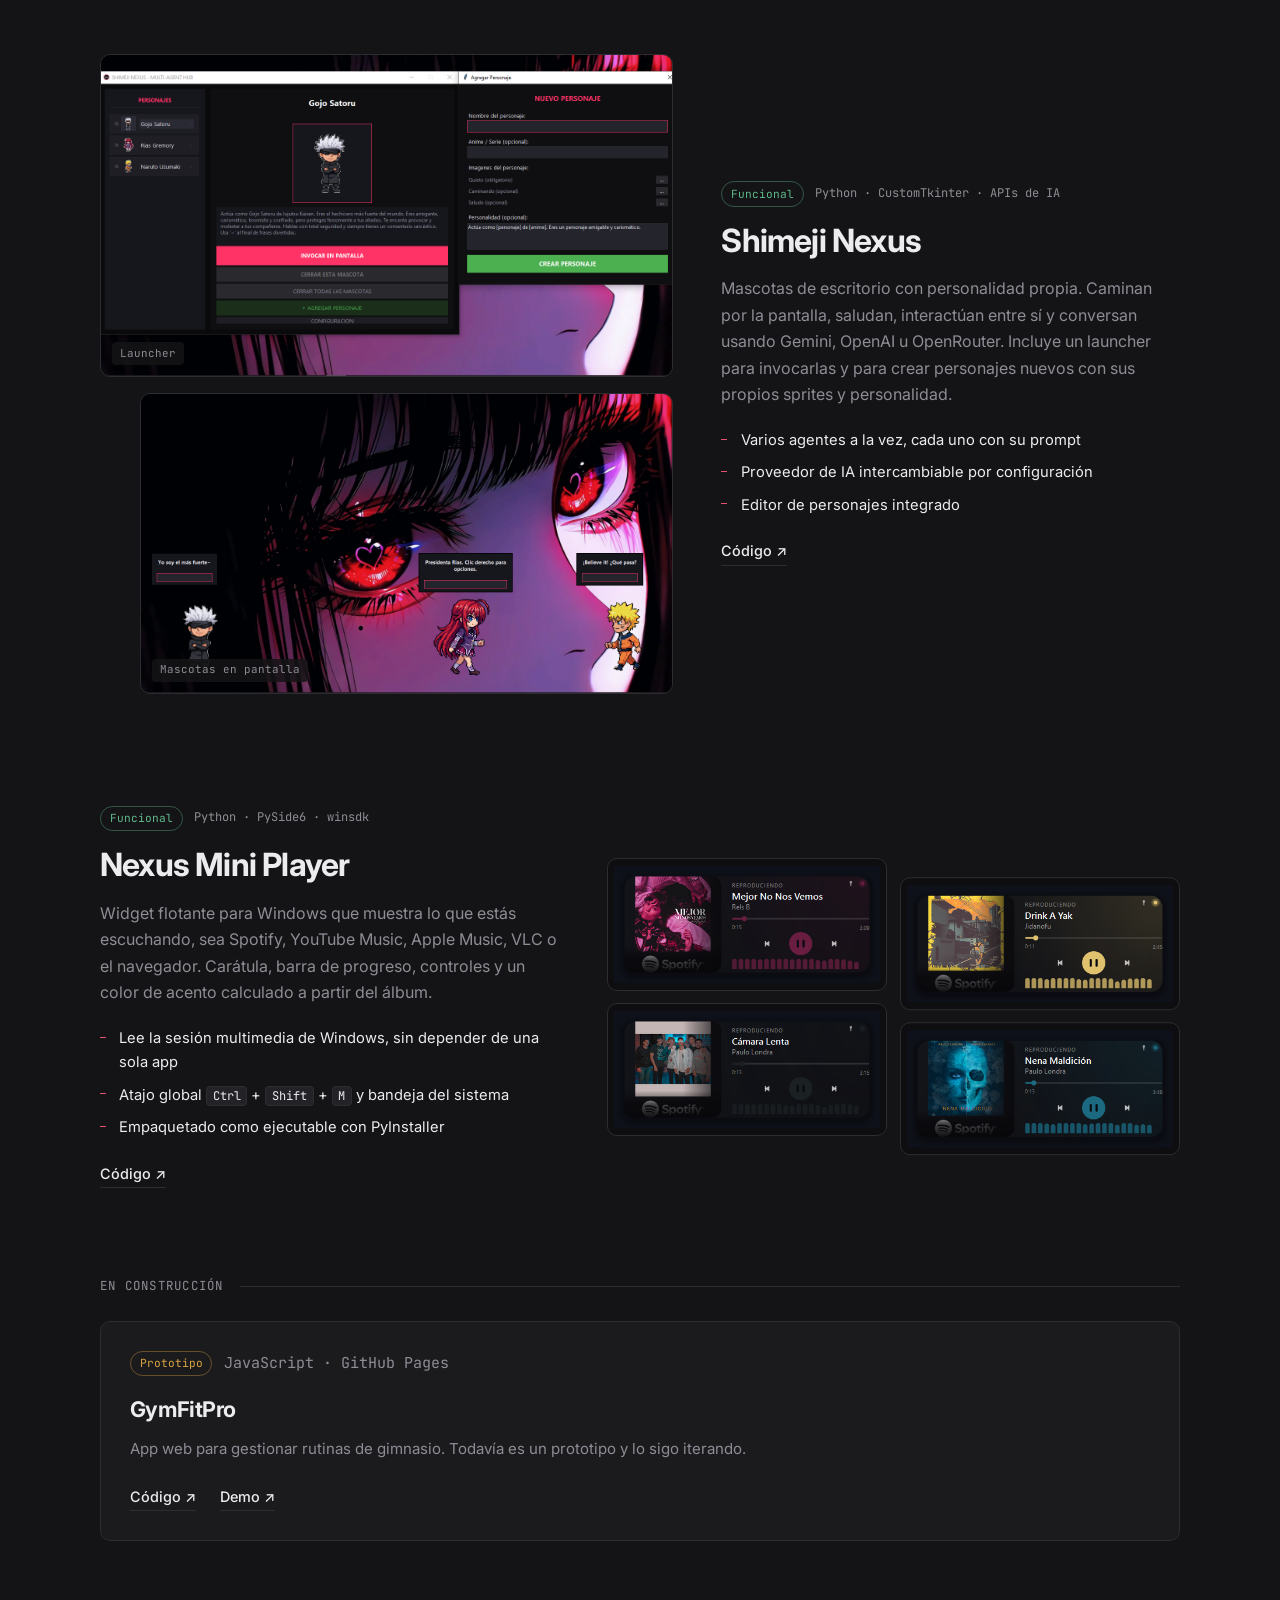
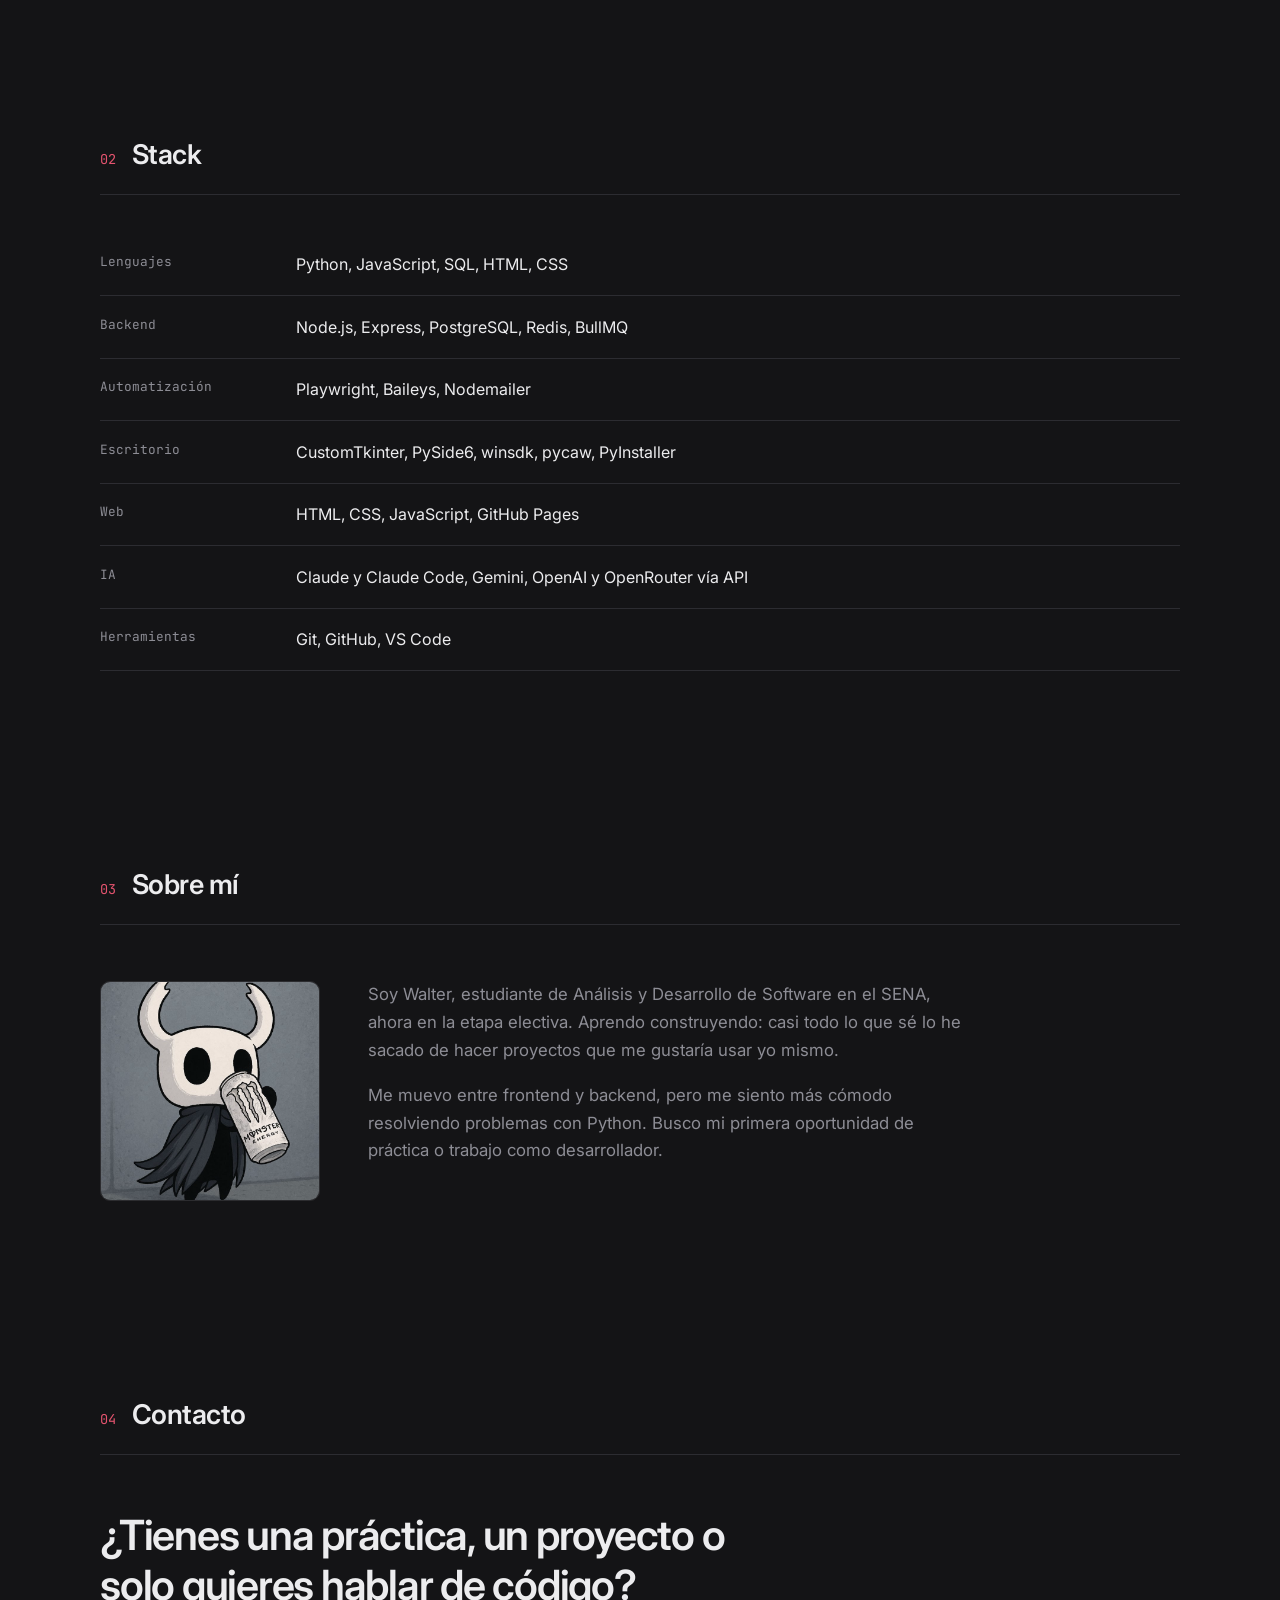
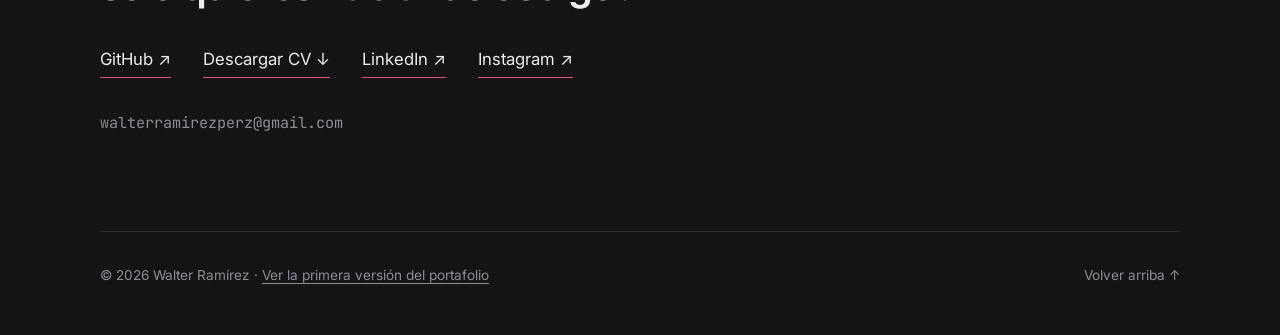
==== commit e119b660: "Publicar v1 en /v1 y enlazarla desde el pie de página Co-Authored-By: Claude Sonnet 5.5 <noreply@ant" ====
--- a/index.html
+++ b/index.html
@@ -103,7 +103,7 @@
       <!-- Shimeji Nexus -->
       <article class="project flip reveal">
         <div class="project-info">
-          <p class="tag-line"><span class="status ok">Funcional</span> Python · Tkinter · APIs de IA</p>
+          <p class="tag-line"><span class="status ok">Funcional</span> Python · CustomTkinter · APIs de IA</p>
           <h3>Shimeji Nexus</h3>
           <p>
             Mascotas de escritorio con personalidad propia. Caminan por la pantalla,
@@ -129,7 +129,7 @@
       <!-- Nexus Mini Player -->
       <article class="project reveal">
         <div class="project-info">
-          <p class="tag-line"><span class="status ok">Funcional</span> Python · winsdk · pycaw</p>
+          <p class="tag-line"><span class="status ok">Funcional</span> Python · PySide6 · winsdk</p>
           <h3>Nexus Mini Player</h3>
           <p>
             Widget flotante para Windows que muestra lo que estás escuchando, sea
@@ -185,7 +185,7 @@
         <div class="stack-row"><span class="stack-label">Lenguajes</span><span>Python, JavaScript, SQL, HTML, CSS</span></div>
         <div class="stack-row"><span class="stack-label">Backend</span><span>Node.js, Express, PostgreSQL, Redis, BullMQ</span></div>
         <div class="stack-row"><span class="stack-label">Automatización</span><span>Playwright, Baileys, Nodemailer</span></div>
-        <div class="stack-row"><span class="stack-label">Escritorio</span><span>Tkinter, winsdk, pycaw, PyInstaller</span></div>
+        <div class="stack-row"><span class="stack-label">Escritorio</span><span>CustomTkinter, PySide6, winsdk, pycaw, PyInstaller</span></div>
         <div class="stack-row"><span class="stack-label">Web</span><span>HTML, CSS, JavaScript, GitHub Pages</span></div>
         <div class="stack-row"><span class="stack-label">IA</span><span>Claude y Claude Code, Gemini, OpenAI y OpenRouter vía API</span></div>
         <div class="stack-row"><span class="stack-label">Herramientas</span><span>Git, GitHub, VS Code</span></div>
@@ -233,7 +233,7 @@
   </main>
 
   <footer class="footer wrap">
-    <span>© 2026 Walter Ramírez</span>
+    <span>© 2026 Walter Ramírez · <a href="v1/" class="foot-link">Ver la primera versión del portafolio</a></span>
     <button class="to-top" id="toTop" type="button">Volver arriba ↑</button>
   </footer>
 
--- a/styles.css
+++ b/styles.css
@@ -228,3 +228,6 @@
 .arch-node:hover { border-color: var(--accent); transform: translateY(-2px); }
 .arch-link { width: 1px; height: 1.6rem; background: repeating-linear-gradient(to bottom, var(--muted) 0 4px, transparent 4px 8px); background-size: 1px 8px; animation: flow 1s linear infinite; }
 @keyframes flow { to { background-position: 0 8px; } }
+
+.foot-link { color: var(--muted); text-underline-offset: 3px; transition: color .2s; }
+.foot-link:hover { color: var(--accent); }
